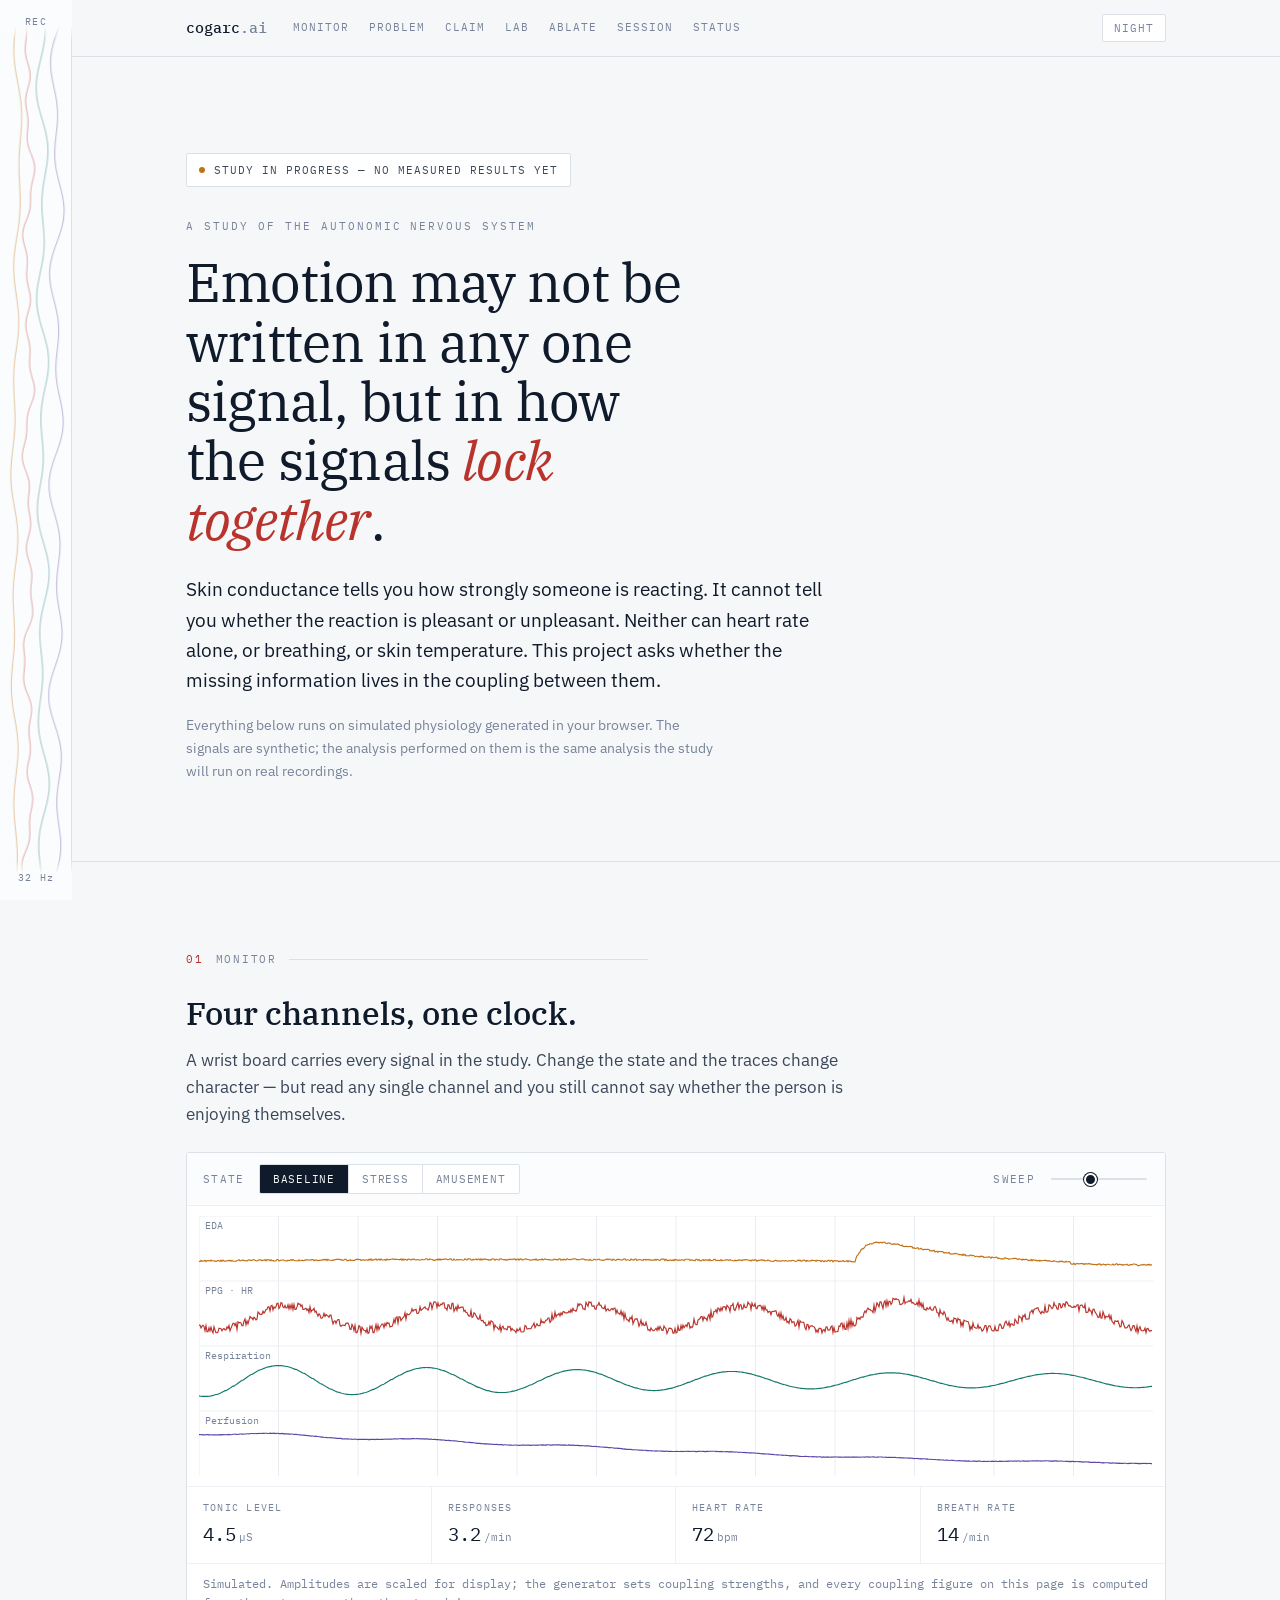
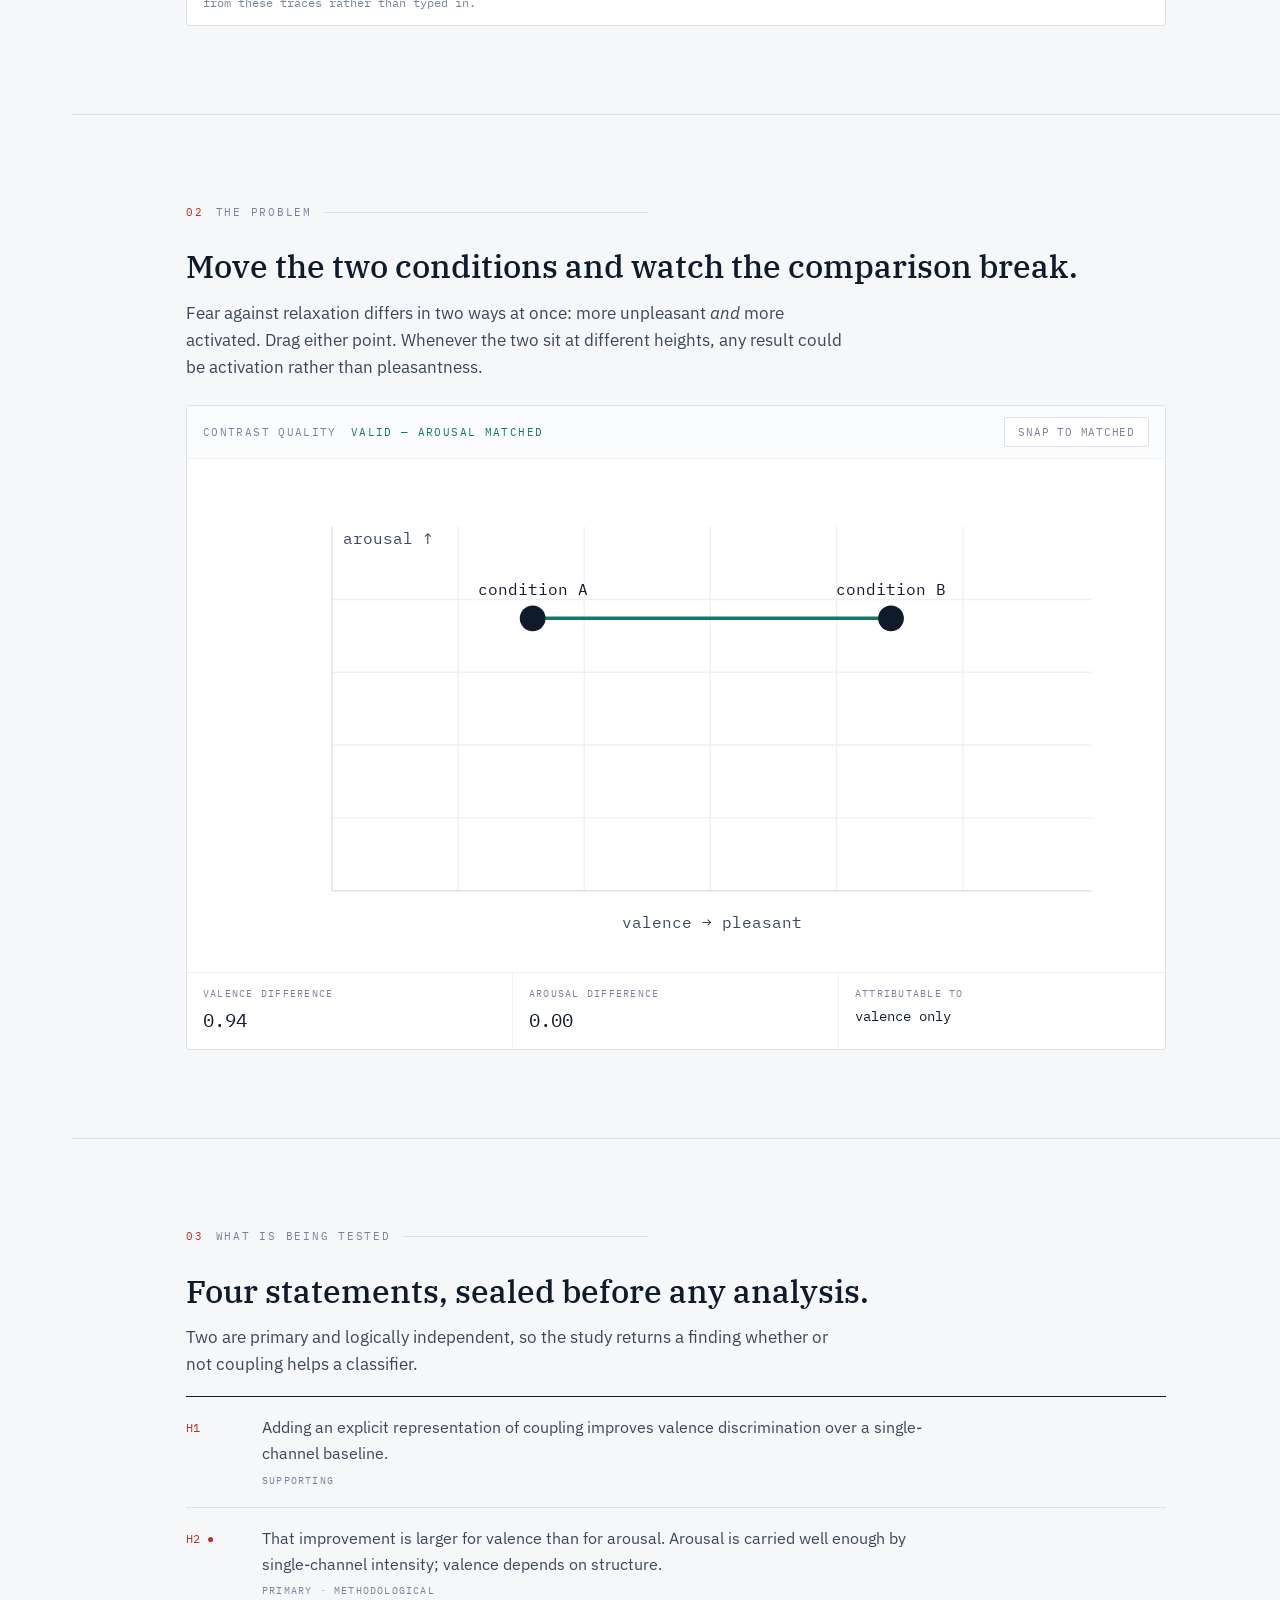
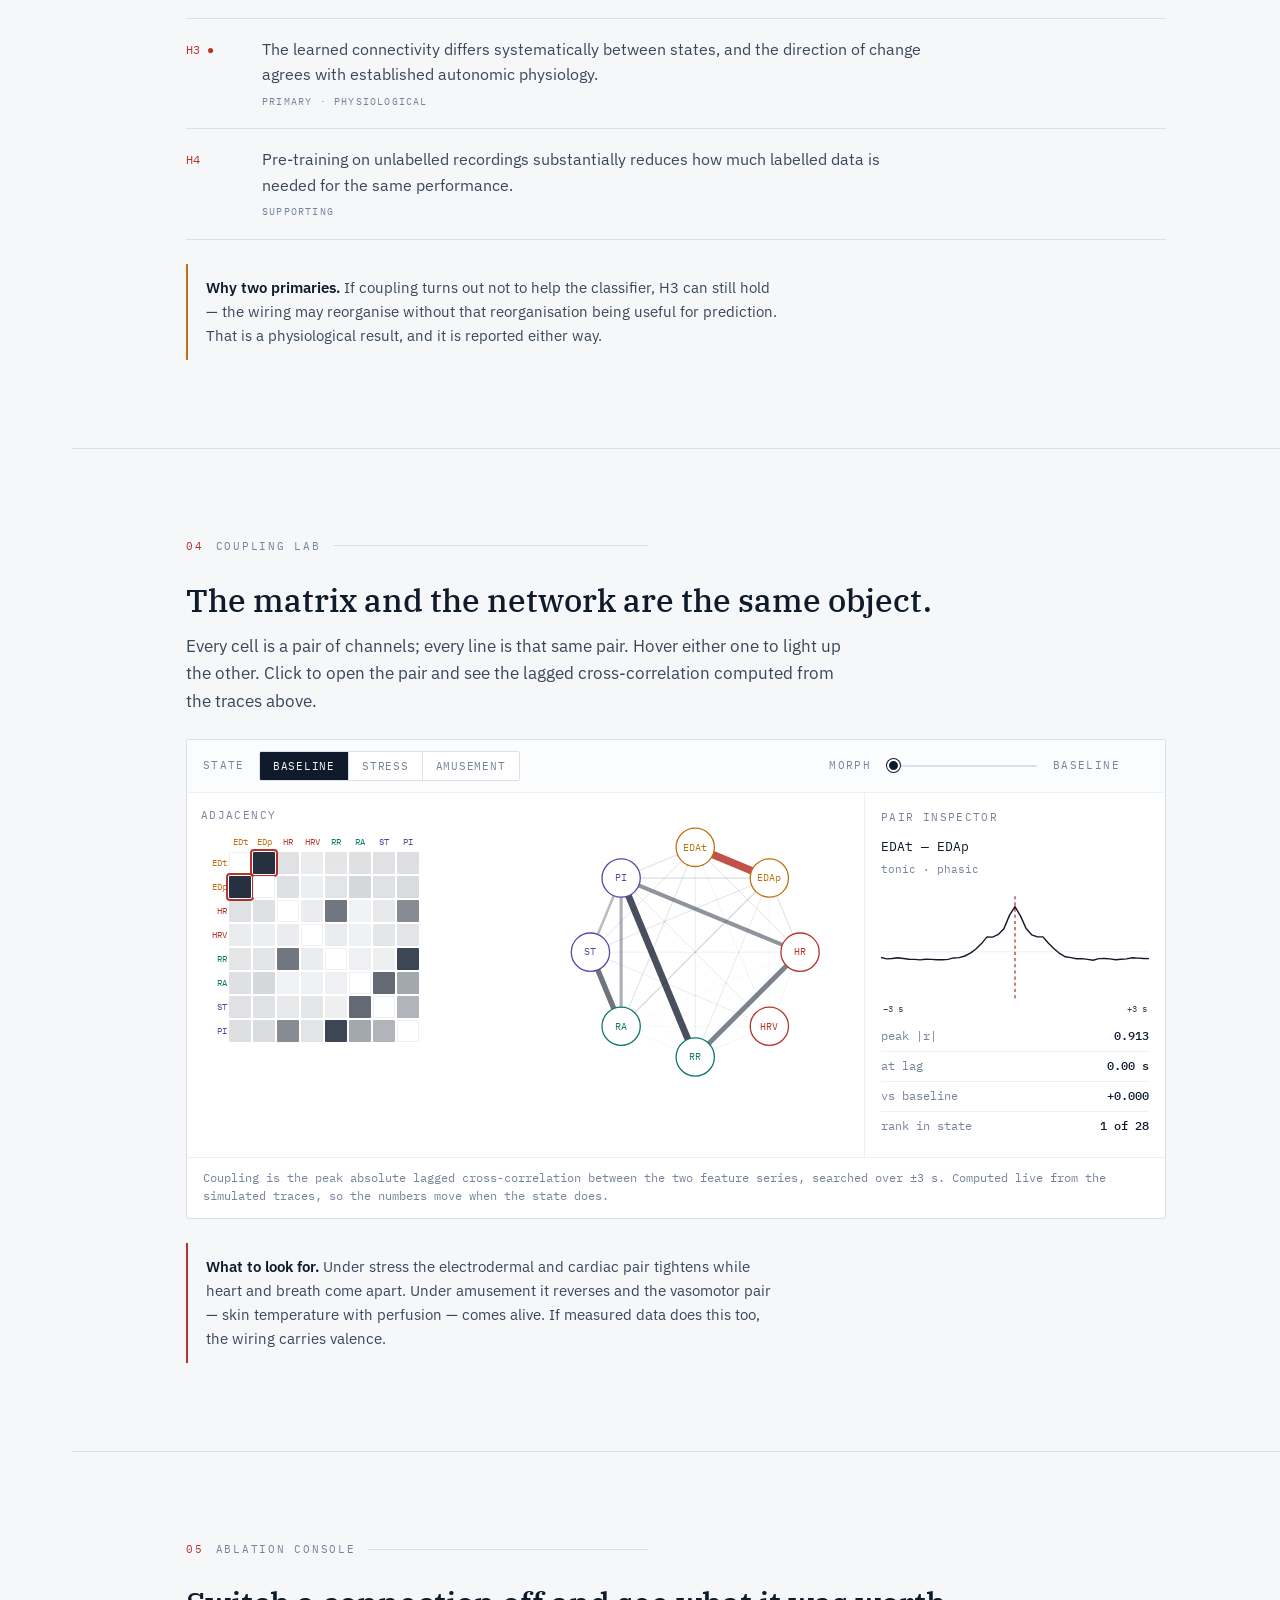
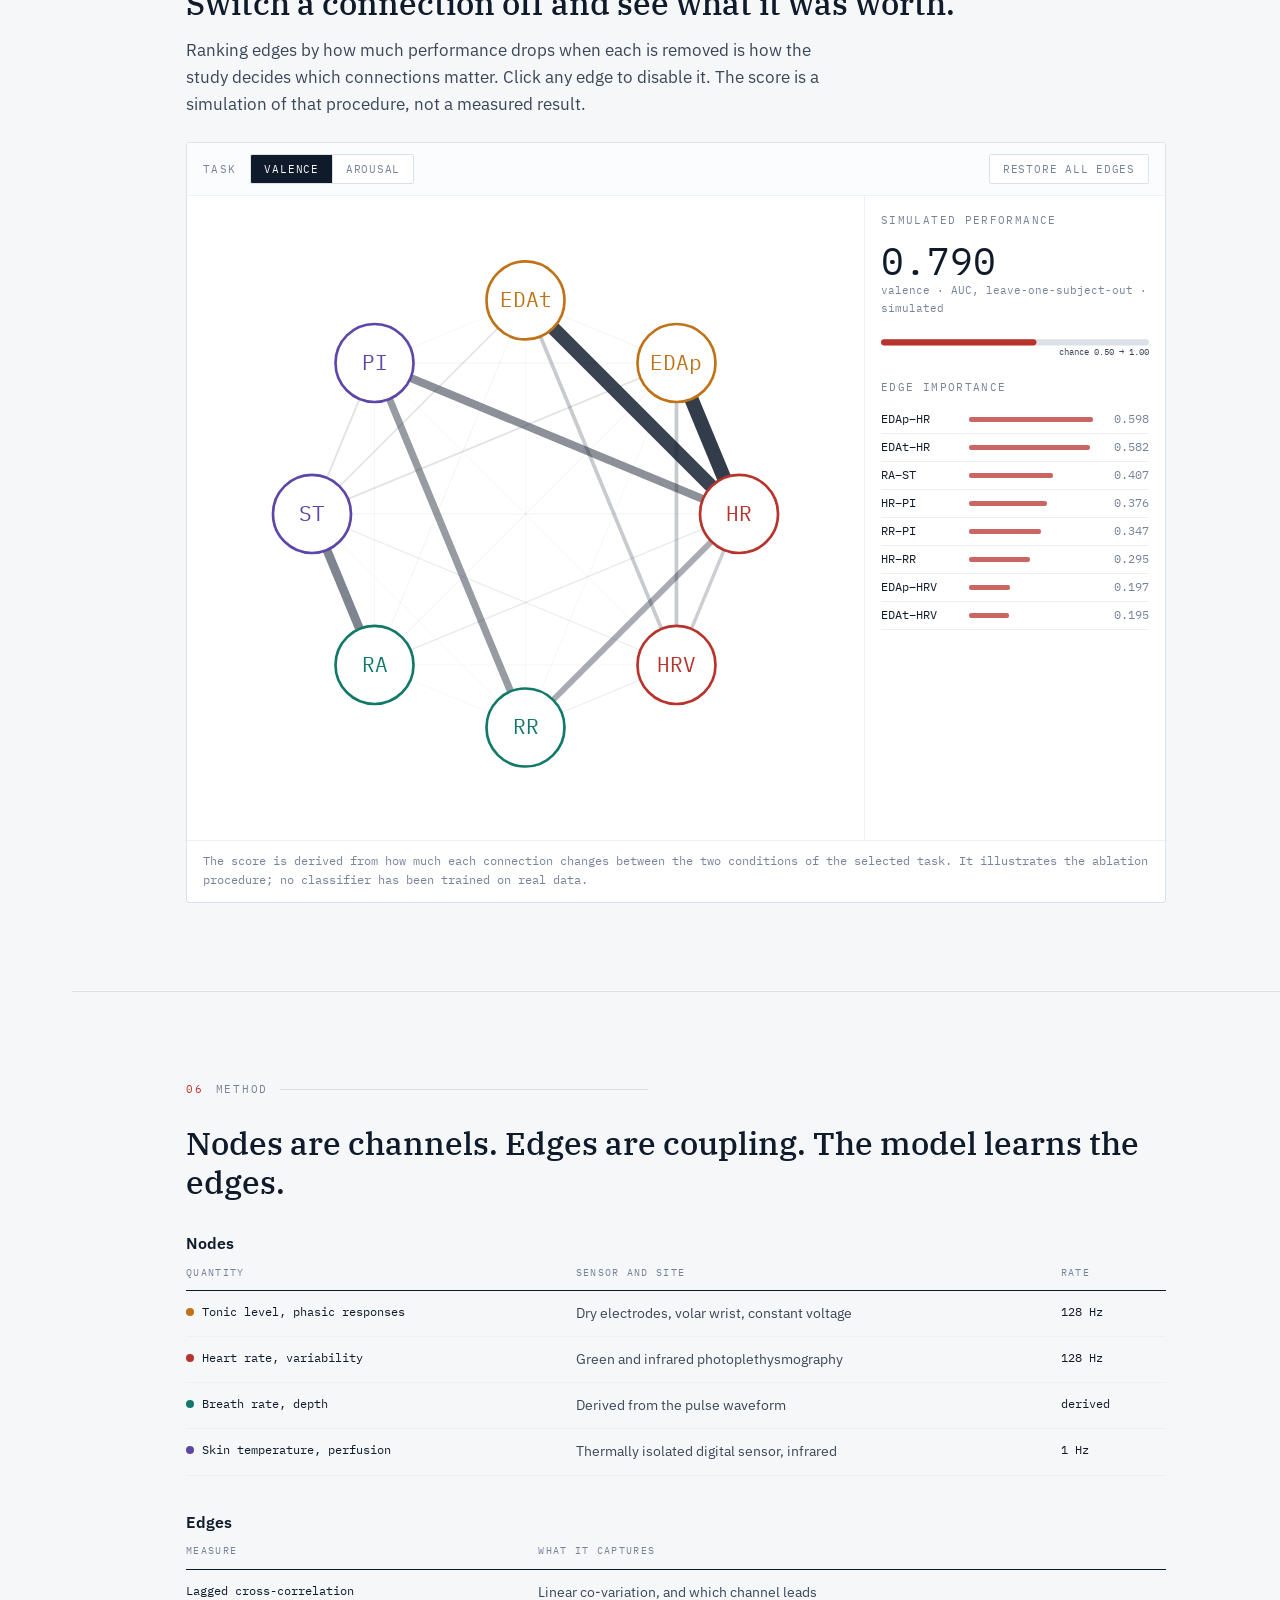
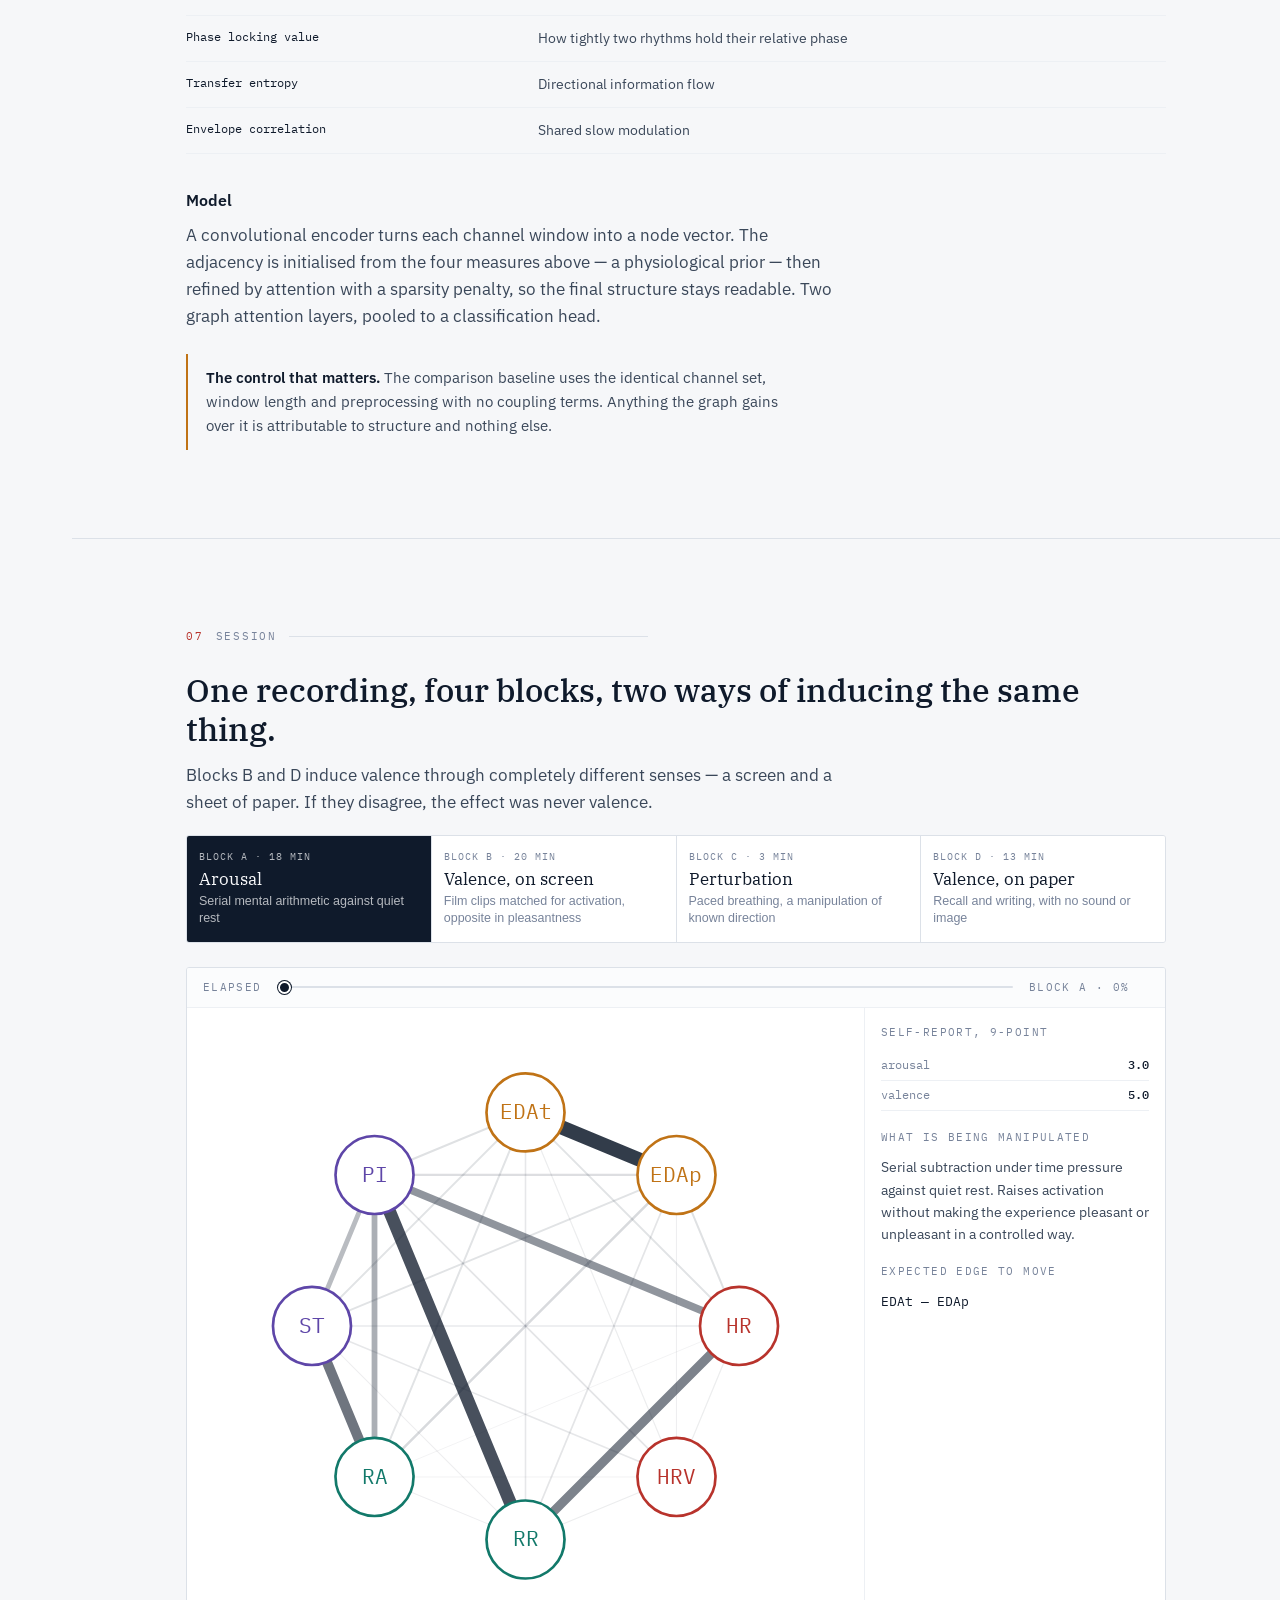
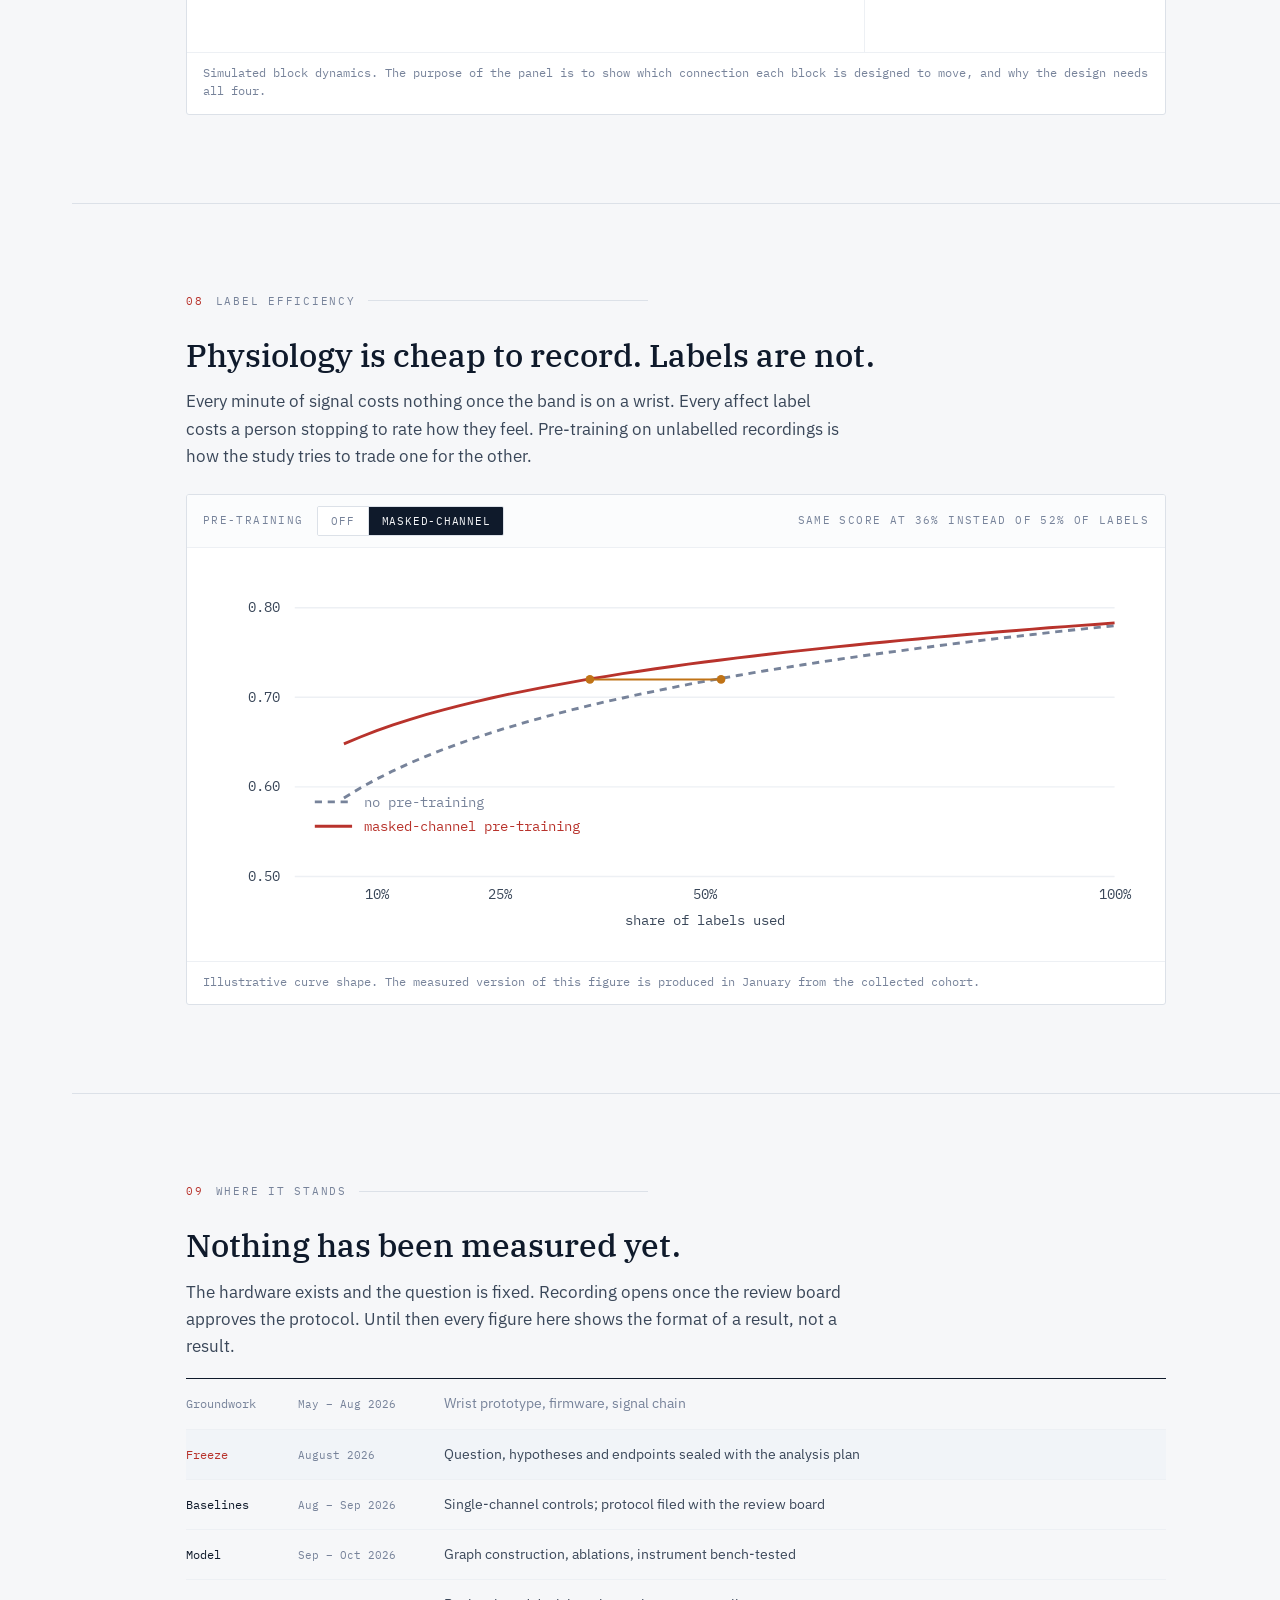
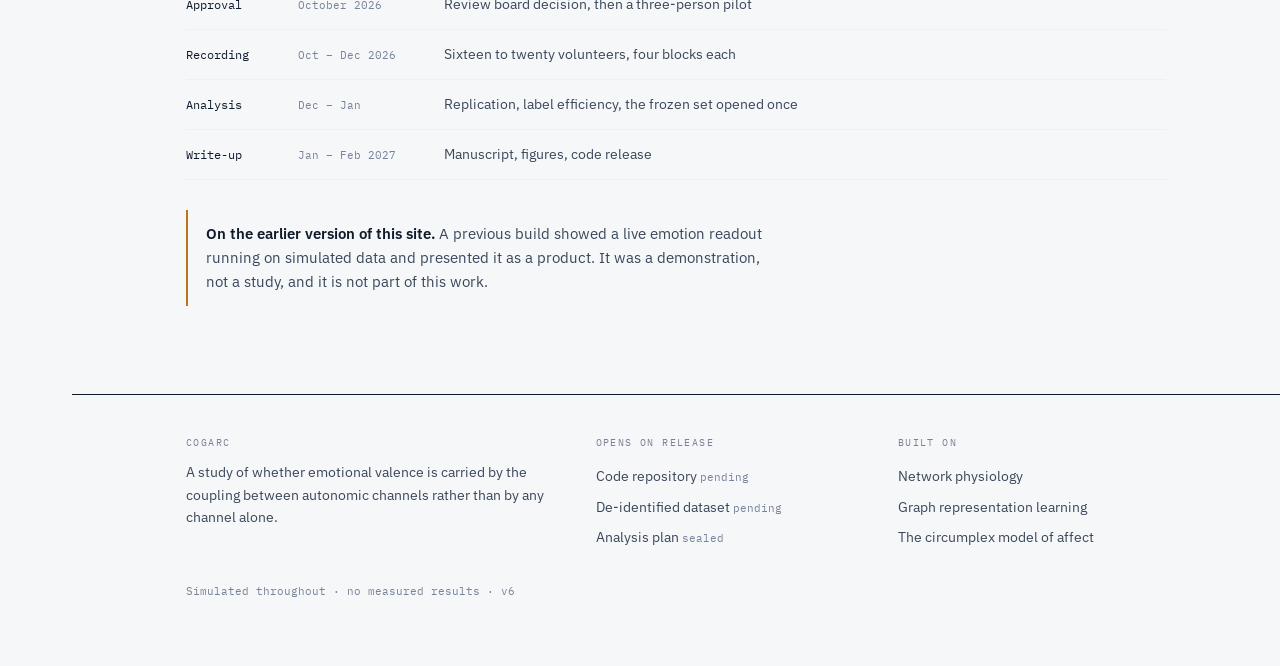
==== cogarc/prototype/cogarc-V7.html @ 5850cf1c "cogarc" ====
<!DOCTYPE html>
<html lang="en" data-theme="light">
<head>
<meta charset="utf-8">
<meta name="viewport" content="width=device-width, initial-scale=1">
<title>cogarc — autonomic coupling console</title>
<link rel="preconnect" href="https://fonts.googleapis.com">
<link rel="preconnect" href="https://fonts.gstatic.com" crossorigin>
<link href="https://fonts.googleapis.com/css2?family=IBM+Plex+Mono:wght@400;500&family=IBM+Plex+Sans:wght@400;500;600&family=IBM+Plex+Serif:ital,wght@0,400;0,500;1,400&display=swap" rel="stylesheet">
<style>
:root{
  --paper:#F6F7F9; --panel:#FFFFFF; --panel-2:#FBFCFD;
  --ink:#0F1A2B; --ink-2:#3A4759; --ink-3:#77839A;
  --rule:#DCE1E8; --rule-2:#EDF0F4;
  --eda:#C07316; --car:#B8332C; --res:#12796A; --vas:#5E46A8;
  --grid:#E9EDF2; --shade:#F1F4F8;
  --serif:"IBM Plex Serif",Georgia,serif;
  --sans:"IBM Plex Sans",-apple-system,BlinkMacSystemFont,"Segoe UI",sans-serif;
  --mono:"IBM Plex Mono",ui-monospace,SFMono-Regular,Menlo,monospace;
  --rail:72px;
}
html[data-theme="dark"]{
  --paper:#0C1017; --panel:#131922; --panel-2:#10161E;
  --ink:#E8EDF4; --ink-2:#A9B6C7; --ink-3:#6C7B90;
  --rule:#232C39; --rule-2:#1B222C;
  --eda:#E39A3C; --car:#E4655C; --res:#3EAE99; --vas:#9384DB;
  --grid:#1A222D; --shade:#182029;
}
*{box-sizing:border-box}
html{scroll-behavior:smooth}
body{margin:0;background:var(--paper);color:var(--ink);font-family:var(--sans);
  font-size:16.5px;line-height:1.65;-webkit-font-smoothing:antialiased;
  transition:background .3s,color .3s}

/* rail */
#rail{position:fixed;left:0;top:0;width:var(--rail);height:100vh;z-index:5;
  border-right:1px solid var(--rule);background:var(--panel-2)}
#rail canvas{display:block;width:100%;height:100%}
.railtag{position:fixed;left:0;width:var(--rail);text-align:center;z-index:6;
  font-family:var(--mono);font-size:9.5px;letter-spacing:.14em;color:var(--ink-3)}
#railcap{top:0;padding:14px 0 10px;background:linear-gradient(180deg,var(--panel-2) 65%,transparent)}
#railfoot{bottom:0;padding:10px 0 14px;background:linear-gradient(0deg,var(--panel-2) 65%,transparent)}

.wrap{margin-left:var(--rail)}
.inner{max-width:1060px;margin:0 auto;padding:0 40px}

nav{position:sticky;top:0;z-index:4;background:var(--paper);
  border-bottom:1px solid var(--rule)}
nav .inner{display:flex;align-items:center;gap:26px;height:56px}
.mark{font-family:var(--mono);font-weight:500;font-size:15px}
.mark i{font-style:normal;color:var(--ink-3)}
.navlinks{display:flex;gap:20px}
nav a{font-family:var(--mono);font-size:11px;letter-spacing:.09em;text-transform:uppercase;
  color:var(--ink-3);text-decoration:none;border-bottom:1px solid transparent;padding:3px 0}
nav a:hover,nav a:focus-visible{color:var(--ink);border-bottom-color:var(--ink)}
.sp{flex:1}
#theme{appearance:none;border:1px solid var(--rule);background:var(--panel);color:var(--ink-3);
  font-family:var(--mono);font-size:10.5px;letter-spacing:.09em;text-transform:uppercase;
  padding:6px 11px;border-radius:2px;cursor:pointer}
#theme:hover{color:var(--ink);border-color:var(--ink-3)}

.eyebrow{font-family:var(--mono);font-size:11px;letter-spacing:.18em;text-transform:uppercase;
  color:var(--ink-3);margin:0 0 18px}
h1{font-family:var(--serif);font-weight:400;font-size:clamp(32px,4.8vw,54px);line-height:1.1;
  letter-spacing:-.015em;margin:0 0 24px;max-width:16ch}
h1 em{font-style:italic;color:var(--car)}
h2{font-family:var(--serif);font-weight:500;font-size:clamp(24px,3vw,32px);line-height:1.2;
  margin:0 0 14px}
h3{font-family:var(--sans);font-weight:600;font-size:15.5px;margin:0 0 8px}
p{margin:0 0 18px;color:var(--ink-2);max-width:66ch}
.lede{font-size:19px;line-height:1.6;color:var(--ink);max-width:60ch}
.sub{font-size:14px;color:var(--ink-3)}

section{padding:88px 0;border-top:1px solid var(--rule)}
#hero{border-top:none;padding:96px 0 60px}
.secmark{font-family:var(--mono);font-size:11px;letter-spacing:.16em;color:var(--ink-3);
  text-transform:uppercase;display:flex;align-items:center;gap:12px;margin-bottom:26px}
.secmark b{color:var(--car);font-weight:400}
.secmark::after{content:"";flex:1;height:1px;background:var(--rule)}

.status{display:inline-flex;align-items:center;gap:9px;font-family:var(--mono);font-size:11px;
  letter-spacing:.09em;text-transform:uppercase;color:var(--ink-2);background:var(--panel);
  border:1px solid var(--rule);border-radius:2px;padding:7px 12px;margin-bottom:30px}
.dot{width:6px;height:6px;border-radius:50%;background:var(--eda);animation:pulse 2.6s infinite}
@keyframes pulse{0%,100%{box-shadow:0 0 0 0 rgba(192,115,22,.35)}50%{box-shadow:0 0 0 5px rgba(192,115,22,0)}}

/* panel */
.panel{background:var(--panel);border:1px solid var(--rule);border-radius:3px;overflow:hidden;
  margin-top:24px}
.pbar{display:flex;align-items:center;gap:14px;flex-wrap:wrap;padding:11px 16px;
  border-bottom:1px solid var(--rule-2);background:var(--panel-2)}
.plabel{font-family:var(--mono);font-size:10.5px;letter-spacing:.13em;text-transform:uppercase;color:var(--ink-3)}
.pbody{padding:16px}
.pcap{padding:11px 16px 13px;border-top:1px solid var(--rule-2);font-family:var(--mono);
  font-size:11.5px;line-height:1.6;color:var(--ink-3)}

.seg{display:flex;border:1px solid var(--rule);border-radius:2px;overflow:hidden}
.seg button{appearance:none;border:0;background:var(--panel);cursor:pointer;font-family:var(--mono);
  font-size:11px;letter-spacing:.07em;text-transform:uppercase;color:var(--ink-3);padding:7px 13px;
  border-right:1px solid var(--rule);transition:.15s}
.seg button:last-child{border-right:0}
.seg button:hover{color:var(--ink);background:var(--shade)}
.seg button[aria-pressed="true"]{background:var(--ink);color:var(--paper)}
.seg button:focus-visible{outline:2px solid var(--car);outline-offset:-2px}

input[type=range]{appearance:none;height:2px;background:var(--rule);border-radius:2px;cursor:pointer}
input[type=range]::-webkit-slider-thumb{appearance:none;width:13px;height:13px;border-radius:50%;
  background:var(--ink);border:2px solid var(--panel);box-shadow:0 0 0 1px var(--ink)}
input[type=range]::-moz-range-thumb{width:13px;height:13px;border-radius:50%;background:var(--ink);
  border:2px solid var(--panel)}
input[type=range]:focus-visible{outline:2px solid var(--car);outline-offset:4px}

.readouts{display:grid;grid-template-columns:repeat(4,1fr);gap:0;border-top:1px solid var(--rule-2)}
.ro{padding:13px 16px;border-right:1px solid var(--rule-2)}
.ro:last-child{border-right:0}
.ro .k{font-family:var(--mono);font-size:9.5px;letter-spacing:.13em;text-transform:uppercase;color:var(--ink-3)}
.ro .v{font-family:var(--mono);font-size:19px;color:var(--ink);margin-top:3px;font-variant-numeric:tabular-nums}
.ro .u{font-size:11px;color:var(--ink-3);margin-left:3px}

svg text{font-family:var(--mono);fill:var(--ink-2)}
svg .edge{cursor:pointer}
svg .edge.mute{stroke-dasharray:2 4}

.labgrid{display:grid;grid-template-columns:minmax(0,1fr) 300px;gap:0}
.labgrid>div:first-child{border-right:1px solid var(--rule-2)}
.labsplit{display:grid;grid-template-columns:1fr 1fr;gap:0}
.side{padding:16px}
.side h4{margin:0 0 10px;font-family:var(--mono);font-size:10.5px;letter-spacing:.13em;
  text-transform:uppercase;color:var(--ink-3);font-weight:400}
.pairline{font-family:var(--mono);font-size:13px;color:var(--ink);margin-bottom:2px}
.pairsub{font-family:var(--mono);font-size:11px;color:var(--ink-3);margin-bottom:12px}
.kv{display:flex;justify-content:space-between;font-family:var(--mono);font-size:11.5px;
  padding:5px 0;border-bottom:1px solid var(--rule-2);color:var(--ink-3)}
.kv b{color:var(--ink);font-weight:500;font-variant-numeric:tabular-nums}

.mx{display:grid;gap:2px}
.cellbtn{border:0;padding:0;cursor:pointer;border-radius:1px;transition:outline .12s}
.cellbtn:focus-visible{outline:2px solid var(--car);outline-offset:1px}
.mxlab{font-family:var(--mono);font-size:9px;color:var(--ink-3);display:grid;place-items:center}

.gauge{font-family:var(--mono);font-variant-numeric:tabular-nums}
.rank{font-family:var(--mono);font-size:11.5px}
.rank .row{display:grid;grid-template-columns:78px 1fr 46px;gap:10px;align-items:center;padding:4px 0;
  border-bottom:1px solid var(--rule-2);cursor:pointer}
.rank .row:hover{background:var(--shade)}
.rank .bar{height:5px;background:var(--car);border-radius:2px;opacity:.75}
.rank .row.off{opacity:.35}
.rank .v{text-align:right;color:var(--ink-3)}

table{width:100%;border-collapse:collapse;margin:4px 0}
th{font-family:var(--mono);font-size:10px;letter-spacing:.13em;text-transform:uppercase;color:var(--ink-3);
  text-align:left;font-weight:400;padding:0 14px 9px 0;border-bottom:1px solid var(--ink)}
td{padding:11px 14px 11px 0;border-bottom:1px solid var(--rule-2);font-size:14px;color:var(--ink-2);vertical-align:top}
td.k{font-family:var(--mono);font-size:12px;color:var(--ink);white-space:nowrap}
td .ch{display:inline-block;width:8px;height:8px;border-radius:50%;margin-right:8px}

.blocks{display:flex;border:1px solid var(--rule);border-radius:3px;overflow:hidden}
.blocks button{flex:1;appearance:none;border:0;border-right:1px solid var(--rule);background:var(--panel);
  padding:14px 12px;text-align:left;cursor:pointer;transition:.15s;color:inherit}
.blocks button:last-child{border-right:0}
.blocks button:hover{background:var(--shade)}
.blocks button[aria-pressed="true"]{background:var(--ink);color:var(--paper)}
.blocks button[aria-pressed="true"] .t,.blocks button[aria-pressed="true"] .d{color:var(--paper);opacity:.72}
.blocks .t{font-family:var(--mono);font-size:10px;letter-spacing:.1em;text-transform:uppercase;color:var(--ink-3)}
.blocks .n{font-family:var(--serif);font-size:17px;margin:5px 0 3px}
.blocks .d{font-size:12.5px;color:var(--ink-3);line-height:1.4}

.claims{border-top:1px solid var(--ink);margin-top:6px}
.claim{display:grid;grid-template-columns:58px 1fr;gap:18px;padding:18px 0;border-bottom:1px solid var(--rule)}
.claim .h{font-family:var(--mono);font-size:12px;color:var(--car);padding-top:3px}
.claim p{margin:0;font-size:15.5px}
.claim .tag{font-family:var(--mono);font-size:10px;letter-spacing:.12em;text-transform:uppercase;
  color:var(--ink-3);display:block;margin-top:6px}

.tl{border-top:1px solid var(--ink);margin-top:6px}
.tl .row{display:grid;grid-template-columns:96px 130px 1fr;gap:16px;padding:13px 0;
  border-bottom:1px solid var(--rule-2);align-items:baseline}
.tl .p{font-family:var(--mono);font-size:12px;color:var(--ink)}
.tl .w{font-family:var(--mono);font-size:11px;color:var(--ink-3)}
.tl .t{font-size:14px;color:var(--ink-2)}
.tl .row.done .p,.tl .row.done .t{color:var(--ink-3)}
.tl .row.here{background:var(--shade)}
.tl .row.here .p{color:var(--car)}

.note{border-left:2px solid var(--eda);padding:12px 0 12px 18px;margin:24px 0 0;font-size:14.5px;
  color:var(--ink-2);max-width:66ch}
.note b{color:var(--ink);font-weight:600}

footer{border-top:1px solid var(--ink);padding:40px 0 66px}
.fgrid{display:grid;grid-template-columns:1.4fr 1fr 1fr;gap:34px}
footer .lbl{font-family:var(--mono);font-size:10px;letter-spacing:.14em;text-transform:uppercase;
  color:var(--ink-3);margin-bottom:10px}
footer li{list-style:none;font-size:13.5px;color:var(--ink-2);padding:4px 0}
footer ul{margin:0;padding:0}
.pending{color:var(--ink-3);font-family:var(--mono);font-size:10.5px}

@media (max-width:960px){
  :root{--rail:0px}
  #rail,.railtag{display:none}
  .inner{padding:0 20px}
  .navlinks{display:none}
  .labgrid{grid-template-columns:1fr}
  .labgrid>div:first-child{border-right:0;border-bottom:1px solid var(--rule-2)}
  .labsplit{grid-template-columns:1fr}
  #mxwrap{justify-content:center}
  .readouts{grid-template-columns:repeat(2,1fr)}
  .ro{border-bottom:1px solid var(--rule-2)}
  .blocks{flex-direction:column}
  .blocks button{border-right:0;border-bottom:1px solid var(--rule)}
  .fgrid{grid-template-columns:1fr}
  section{padding:60px 0}
  .tl .row{grid-template-columns:1fr;gap:2px}
}
@media (prefers-reduced-motion:reduce){*{animation:none!important;transition-duration:.01ms!important}html{scroll-behavior:auto}}
</style>
</head>
<body>

<div id="rail" aria-hidden="true"><canvas id="railc"></canvas></div>
<div class="railtag" id="railcap" aria-hidden="true">REC</div>
<div class="railtag" id="railfoot" aria-hidden="true">32 Hz</div>

<div class="wrap">
<nav><div class="inner">
  <span class="mark">cogarc<i>.ai</i></span>
  <div class="navlinks">
    <a href="#monitor">Monitor</a><a href="#problem">Problem</a><a href="#claim">Claim</a>
    <a href="#lab">Lab</a><a href="#ablate">Ablate</a><a href="#session">Session</a><a href="#status">Status</a>
  </div>
  <span class="sp"></span>
  <button id="theme" aria-label="Switch colour scheme">Night</button>
</div></nav>

<!-- ============ HERO ============ -->
<section id="hero"><div class="inner">
  <div class="status"><span class="dot"></span>Study in progress — no measured results yet</div>
  <p class="eyebrow">A study of the autonomic nervous system</p>
  <h1>Emotion may not be written in any one signal, but in how the signals <em>lock together</em>.</h1>
  <p class="lede">Skin conductance tells you how strongly someone is reacting. It cannot tell you whether the reaction is pleasant or unpleasant. Neither can heart rate alone, or breathing, or skin temperature. This project asks whether the missing information lives in the coupling between them.</p>
  <p class="sub">Everything below runs on simulated physiology generated in your browser. The signals are synthetic; the analysis performed on them is the same analysis the study will run on real recordings.</p>
</div></section>

<!-- ============ MONITOR ============ -->
<section id="monitor"><div class="inner">
  <p class="secmark"><b>01</b> Monitor</p>
  <h2>Four channels, one clock.</h2>
  <p>A wrist board carries every signal in the study. Change the state and the traces change character — but read any single channel and you still cannot say whether the person is enjoying themselves.</p>

  <div class="panel">
    <div class="pbar">
      <span class="plabel">State</span>
      <div class="seg" role="group" aria-label="Physiological state">
        <button class="st" data-st="0" aria-pressed="true">Baseline</button>
        <button class="st" data-st="1" aria-pressed="false">Stress</button>
        <button class="st" data-st="2" aria-pressed="false">Amusement</button>
      </div>
      <span class="sp"></span>
      <span class="plabel">Sweep</span>
      <input id="speed" type="range" min="1" max="6" value="3" style="width:96px" aria-label="Sweep speed">
    </div>
    <div class="pbody" style="padding:10px 12px">
      <canvas id="scope" height="260" style="width:100%;height:260px;display:block"></canvas>
    </div>
    <div class="readouts">
      <div class="ro"><div class="k">Tonic level</div><div class="v" id="mSCL">—<span class="u">µS</span></div></div>
      <div class="ro"><div class="k">Responses</div><div class="v" id="mSCR">—<span class="u">/min</span></div></div>
      <div class="ro"><div class="k">Heart rate</div><div class="v" id="mHR">—<span class="u">bpm</span></div></div>
      <div class="ro"><div class="k">Breath rate</div><div class="v" id="mRR">—<span class="u">/min</span></div></div>
    </div>
    <div class="pcap">Simulated. Amplitudes are scaled for display; the generator sets coupling strengths, and every coupling figure on this page is computed from these traces rather than typed in.</div>
  </div>
</div></section>

<!-- ============ PROBLEM ============ -->
<section id="problem"><div class="inner">
  <p class="secmark"><b>02</b> The problem</p>
  <h2>Move the two conditions and watch the comparison break.</h2>
  <p>Fear against relaxation differs in two ways at once: more unpleasant <em>and</em> more activated. Drag either point. Whenever the two sit at different heights, any result could be activation rather than pleasantness.</p>

  <div class="panel">
    <div class="pbar">
      <span class="plabel">Contrast quality</span>
      <span class="plabel" id="qLab" style="color:var(--res)">valid — arousal matched</span>
      <span class="sp"></span>
      <div class="seg"><button id="snap">Snap to matched</button></div>
    </div>
    <div class="pbody">
      <svg id="aff" viewBox="0 0 660 330" width="100%" role="img" aria-label="Draggable affect space">
        <g id="affgrid"></g>
        <line x1="90" y1="290" x2="620" y2="290" stroke="var(--rule)"/>
        <line x1="90" y1="36" x2="90" y2="290" stroke="var(--rule)"/>
        <text x="355" y="316" text-anchor="middle" style="font-size:11px">valence  →  pleasant</text>
        <text x="98" y="48" style="font-size:11px">arousal ↑</text>
        <line id="conn" stroke="var(--car)" stroke-width="2.4"/>
        <g id="pA" style="cursor:grab"><circle r="9" fill="var(--ink)"/><text y="-16" text-anchor="middle" style="font-size:11.5px;fill:var(--ink)">condition A</text></g>
        <g id="pB" style="cursor:grab"><circle r="9" fill="var(--ink)"/><text y="-16" text-anchor="middle" style="font-size:11.5px;fill:var(--ink)">condition B</text></g>
      </svg>
    </div>
    <div class="readouts" style="grid-template-columns:repeat(3,1fr)">
      <div class="ro"><div class="k">Valence difference</div><div class="v" id="dV">—</div></div>
      <div class="ro"><div class="k">Arousal difference</div><div class="v" id="dA">—</div></div>
      <div class="ro"><div class="k">Attributable to</div><div class="v" id="dAttr" style="font-size:14px">—</div></div>
    </div>
  </div>
</div></section>

<!-- ============ CLAIM ============ -->
<section id="claim"><div class="inner">
  <p class="secmark"><b>03</b> What is being tested</p>
  <h2>Four statements, sealed before any analysis.</h2>
  <p>Two are primary and logically independent, so the study returns a finding whether or not coupling helps a classifier.</p>
  <div class="claims">
    <div class="claim"><div class="h">H1</div><div><p>Adding an explicit representation of coupling improves valence discrimination over a single-channel baseline.</p><span class="tag">Supporting</span></div></div>
    <div class="claim"><div class="h">H2 ●</div><div><p>That improvement is larger for valence than for arousal. Arousal is carried well enough by single-channel intensity; valence depends on structure.</p><span class="tag">Primary · methodological</span></div></div>
    <div class="claim"><div class="h">H3 ●</div><div><p>The learned connectivity differs systematically between states, and the direction of change agrees with established autonomic physiology.</p><span class="tag">Primary · physiological</span></div></div>
    <div class="claim"><div class="h">H4</div><div><p>Pre-training on unlabelled recordings substantially reduces how much labelled data is needed for the same performance.</p><span class="tag">Supporting</span></div></div>
  </div>
  <div class="note"><b>Why two primaries.</b> If coupling turns out not to help the classifier, H3 can still hold — the wiring may reorganise without that reorganisation being useful for prediction. That is a physiological result, and it is reported either way.</div>
</div></section>

<!-- ============ LAB ============ -->
<section id="lab"><div class="inner">
  <p class="secmark"><b>04</b> Coupling lab</p>
  <h2>The matrix and the network are the same object.</h2>
  <p>Every cell is a pair of channels; every line is that same pair. Hover either one to light up the other. Click to open the pair and see the lagged cross-correlation computed from the traces above.</p>

  <div class="panel">
    <div class="pbar">
      <span class="plabel">State</span>
      <div class="seg" role="group" aria-label="Lab state">
        <button class="lst" data-st="0" aria-pressed="true">Baseline</button>
        <button class="lst" data-st="1" aria-pressed="false">Stress</button>
        <button class="lst" data-st="2" aria-pressed="false">Amusement</button>
      </div>
      <span class="sp"></span>
      <span class="plabel">Morph</span>
      <input id="morph" type="range" min="0" max="200" value="0" style="width:150px" aria-label="Morph between states">
      <span class="plabel" id="morphLab" style="width:96px">baseline</span>
    </div>
    <div class="labgrid">
      <div>
        <div class="labsplit">
          <div style="padding:14px 8px 14px 14px">
            <h4 style="margin:0 0 10px;font-family:var(--mono);font-size:10.5px;letter-spacing:.13em;text-transform:uppercase;color:var(--ink-3);font-weight:400">Adjacency</h4>
            <div id="mxwrap"></div>
          </div>
          <div style="padding:8px">
            <svg id="net" viewBox="0 0 320 300" width="100%" role="img" aria-label="Coupling network"><g id="nEdges"></g><g id="nNodes"></g></svg>
          </div>
        </div>
      </div>
      <div class="side">
        <h4>Pair inspector</h4>
        <div class="pairline" id="pairName">select a pair</div>
        <div class="pairsub" id="pairKind">—</div>
        <svg id="xcorr" viewBox="0 0 260 120" width="100%" role="img" aria-label="Lagged cross-correlation"></svg>
        <div class="kv"><span>peak |r|</span><b id="ppk">—</b></div>
        <div class="kv"><span>at lag</span><b id="plag">—</b></div>
        <div class="kv"><span>vs baseline</span><b id="pdel">—</b></div>
        <div class="kv" style="border-bottom:0"><span>rank in state</span><b id="prank">—</b></div>
      </div>
    </div>
    <div class="pcap">Coupling is the peak absolute lagged cross-correlation between the two feature series, searched over ±3 s. Computed live from the simulated traces, so the numbers move when the state does.</div>
  </div>

  <div class="note" style="border-left-color:var(--car)"><b>What to look for.</b> Under stress the electrodermal and cardiac pair tightens while heart and breath come apart. Under amusement it reverses and the vasomotor pair — skin temperature with perfusion — comes alive. If measured data does this too, the wiring carries valence.</div>
</div></section>

<!-- ============ ABLATE ============ -->
<section id="ablate"><div class="inner">
  <p class="secmark"><b>05</b> Ablation console</p>
  <h2>Switch a connection off and see what it was worth.</h2>
  <p>Ranking edges by how much performance drops when each is removed is how the study decides which connections matter. Click any edge to disable it. The score is a simulation of that procedure, not a measured result.</p>

  <div class="panel">
    <div class="pbar">
      <span class="plabel">Task</span>
      <div class="seg" role="group" aria-label="Task">
        <button class="tsk" data-t="val" aria-pressed="true">Valence</button>
        <button class="tsk" data-t="aro" aria-pressed="false">Arousal</button>
      </div>
      <span class="sp"></span>
      <div class="seg"><button id="ablReset">Restore all edges</button></div>
    </div>
    <div class="labgrid">
      <div style="padding:10px">
        <svg id="abl" viewBox="0 0 320 300" width="100%" role="img" aria-label="Ablation network"><g id="aEdges"></g><g id="aNodes"></g></svg>
      </div>
      <div class="side">
        <h4>Simulated performance</h4>
        <div class="gauge" style="font-size:38px;line-height:1.1;color:var(--ink)" id="aucVal">—</div>
        <div class="pairsub" id="aucSub">AUC, leave-one-subject-out</div>
        <svg id="aucbar" viewBox="0 0 260 26" width="100%" style="margin-bottom:14px"></svg>
        <h4>Edge importance</h4>
        <div class="rank" id="rankList"></div>
      </div>
    </div>
    <div class="pcap">The score is derived from how much each connection changes between the two conditions of the selected task. It illustrates the ablation procedure; no classifier has been trained on real data.</div>
  </div>
</div></section>

<!-- ============ METHOD ============ -->
<section id="method"><div class="inner">
  <p class="secmark"><b>06</b> Method</p>
  <h2>Nodes are channels. Edges are coupling. The model learns the edges.</h2>

  <h3 style="margin-top:30px">Nodes</h3>
  <table>
    <tr><th>Quantity</th><th>Sensor and site</th><th>Rate</th></tr>
    <tr><td class="k"><span class="ch" style="background:var(--eda)"></span>Tonic level, phasic responses</td><td>Dry electrodes, volar wrist, constant voltage</td><td class="k">128 Hz</td></tr>
    <tr><td class="k"><span class="ch" style="background:var(--car)"></span>Heart rate, variability</td><td>Green and infrared photoplethysmography</td><td class="k">128 Hz</td></tr>
    <tr><td class="k"><span class="ch" style="background:var(--res)"></span>Breath rate, depth</td><td>Derived from the pulse waveform</td><td class="k">derived</td></tr>
    <tr><td class="k"><span class="ch" style="background:var(--vas)"></span>Skin temperature, perfusion</td><td>Thermally isolated digital sensor, infrared</td><td class="k">1 Hz</td></tr>
  </table>

  <h3 style="margin-top:34px">Edges</h3>
  <table>
    <tr><th>Measure</th><th>What it captures</th></tr>
    <tr><td class="k">Lagged cross-correlation</td><td>Linear co-variation, and which channel leads</td></tr>
    <tr><td class="k">Phase locking value</td><td>How tightly two rhythms hold their relative phase</td></tr>
    <tr><td class="k">Transfer entropy</td><td>Directional information flow</td></tr>
    <tr><td class="k">Envelope correlation</td><td>Shared slow modulation</td></tr>
  </table>

  <h3 style="margin-top:34px">Model</h3>
  <p>A convolutional encoder turns each channel window into a node vector. The adjacency is initialised from the four measures above — a physiological prior — then refined by attention with a sparsity penalty, so the final structure stays readable. Two graph attention layers, pooled to a classification head.</p>
  <div class="note"><b>The control that matters.</b> The comparison baseline uses the identical channel set, window length and preprocessing with no coupling terms. Anything the graph gains over it is attributable to structure and nothing else.</div>
</div></section>

<!-- ============ SESSION ============ -->
<section id="session"><div class="inner">
  <p class="secmark"><b>07</b> Session</p>
  <h2>One recording, four blocks, two ways of inducing the same thing.</h2>
  <p>Blocks B and D induce valence through completely different senses — a screen and a sheet of paper. If they disagree, the effect was never valence.</p>

  <div class="blocks" role="group" aria-label="Session blocks">
    <button class="blk" data-b="0" aria-pressed="true"><div class="t">Block A · 18 min</div><div class="n">Arousal</div><div class="d">Serial mental arithmetic against quiet rest</div></button>
    <button class="blk" data-b="1" aria-pressed="false"><div class="t">Block B · 20 min</div><div class="n">Valence, on screen</div><div class="d">Film clips matched for activation, opposite in pleasantness</div></button>
    <button class="blk" data-b="2" aria-pressed="false"><div class="t">Block C · 3 min</div><div class="n">Perturbation</div><div class="d">Paced breathing, a manipulation of known direction</div></button>
    <button class="blk" data-b="3" aria-pressed="false"><div class="t">Block D · 13 min</div><div class="n">Valence, on paper</div><div class="d">Recall and writing, with no sound or image</div></button>
  </div>

  <div class="panel">
    <div class="pbar">
      <span class="plabel">Elapsed</span>
      <input id="scrub" type="range" min="0" max="100" value="0" style="flex:1;min-width:160px" aria-label="Scrub through the block">
      <span class="plabel" id="scrubLab" style="width:120px">block A · 0%</span>
    </div>
    <div class="labgrid">
      <div style="padding:10px">
        <svg id="ses" viewBox="0 0 320 300" width="100%" role="img" aria-label="Network during the selected block"><g id="sEdges"></g><g id="sNodes"></g></svg>
      </div>
      <div class="side">
        <h4>Self-report, 9-point</h4>
        <div class="kv"><span>arousal</span><b id="sAro">—</b></div>
        <div class="kv"><span>valence</span><b id="sVal">—</b></div>
        <h4 style="margin-top:18px">What is being manipulated</h4>
        <p id="sWhat" style="font-size:13.5px;margin:0;color:var(--ink-2)">—</p>
        <h4 style="margin-top:18px">Expected edge to move</h4>
        <div class="pairline" id="sEdge">—</div>
      </div>
    </div>
    <div class="pcap">Simulated block dynamics. The purpose of the panel is to show which connection each block is designed to move, and why the design needs all four.</div>
  </div>
</div></section>

<!-- ============ LABEL EFFICIENCY ============ -->
<section id="eff"><div class="inner">
  <p class="secmark"><b>08</b> Label efficiency</p>
  <h2>Physiology is cheap to record. Labels are not.</h2>
  <p>Every minute of signal costs nothing once the band is on a wrist. Every affect label costs a person stopping to rate how they feel. Pre-training on unlabelled recordings is how the study tries to trade one for the other.</p>

  <div class="panel">
    <div class="pbar">
      <span class="plabel">Pre-training</span>
      <div class="seg" role="group" aria-label="Pre-training">
        <button class="pre" data-p="0" aria-pressed="false">Off</button>
        <button class="pre" data-p="1" aria-pressed="true">Masked-channel</button>
      </div>
      <span class="sp"></span>
      <span class="plabel" id="effLab">—</span>
    </div>
    <div class="pbody">
      <svg id="effsvg" viewBox="0 0 660 260" width="100%" role="img" aria-label="Label efficiency curve"></svg>
    </div>
    <div class="pcap">Illustrative curve shape. The measured version of this figure is produced in January from the collected cohort.</div>
  </div>
</div></section>

<!-- ============ STATUS ============ -->
<section id="status"><div class="inner">
  <p class="secmark"><b>09</b> Where it stands</p>
  <h2>Nothing has been measured yet.</h2>
  <p>The hardware exists and the question is fixed. Recording opens once the review board approves the protocol. Until then every figure here shows the format of a result, not a result.</p>

  <div class="tl">
    <div class="row done"><div class="p">Groundwork</div><div class="w">May – Aug 2026</div><div class="t">Wrist prototype, firmware, signal chain</div></div>
    <div class="row here"><div class="p">Freeze</div><div class="w">August 2026</div><div class="t">Question, hypotheses and endpoints sealed with the analysis plan</div></div>
    <div class="row"><div class="p">Baselines</div><div class="w">Aug – Sep 2026</div><div class="t">Single-channel controls; protocol filed with the review board</div></div>
    <div class="row"><div class="p">Model</div><div class="w">Sep – Oct 2026</div><div class="t">Graph construction, ablations, instrument bench-tested</div></div>
    <div class="row"><div class="p">Approval</div><div class="w">October 2026</div><div class="t">Review board decision, then a three-person pilot</div></div>
    <div class="row"><div class="p">Recording</div><div class="w">Oct – Dec 2026</div><div class="t">Sixteen to twenty volunteers, four blocks each</div></div>
    <div class="row"><div class="p">Analysis</div><div class="w">Dec – Jan</div><div class="t">Replication, label efficiency, the frozen set opened once</div></div>
    <div class="row"><div class="p">Write-up</div><div class="w">Jan – Feb 2027</div><div class="t">Manuscript, figures, code release</div></div>
  </div>

  <div class="note" style="margin-top:30px"><b>On the earlier version of this site.</b> A previous build showed a live emotion readout running on simulated data and presented it as a product. It was a demonstration, not a study, and it is not part of this work.</div>
</div></section>

<footer><div class="inner">
  <div class="fgrid">
    <div><div class="lbl">cogarc</div>
      <p style="font-size:13.5px;margin:0">A study of whether emotional valence is carried by the coupling between autonomic channels rather than by any channel alone.</p></div>
    <div><div class="lbl">Opens on release</div>
      <ul><li>Code repository <span class="pending">pending</span></li>
          <li>De-identified dataset <span class="pending">pending</span></li>
          <li>Analysis plan <span class="pending">sealed</span></li></ul></div>
    <div><div class="lbl">Built on</div>
      <ul><li>Network physiology</li><li>Graph representation learning</li><li>The circumplex model of affect</li></ul></div>
  </div>
  <p class="sub" style="margin:30px 0 0;font-family:var(--mono);font-size:11px">
    Simulated throughout · no measured results · v6
  </p>
</div></footer>
</div>

<script>
(function(){
"use strict";
var SVGNS='http://www.w3.org/2000/svg';
var reduce=matchMedia('(prefers-reduced-motion: reduce)').matches;
function el(t,a){var e=document.createElementNS(SVGNS,t);for(var k in a)e.setAttribute(k,a[k]);return e;}
function $(id){return document.getElementById(id);}
function css(v){return getComputedStyle(document.documentElement).getPropertyValue(v).trim();}

/* ================= theme ================= */
var tbtn=$('theme');
if(matchMedia('(prefers-color-scheme: dark)').matches){document.documentElement.dataset.theme='dark';}
function syncTheme(){tbtn.textContent=document.documentElement.dataset.theme==='dark'?'Day':'Night';COL=chans();repaintAll();}
tbtn.onclick=function(){
  document.documentElement.dataset.theme=document.documentElement.dataset.theme==='dark'?'light':'dark';
  syncTheme();
};

/* ================= physiology generator ================= */
/* states: 0 baseline, 1 stress, 2 amusement.  Parameters set the true coupling. */
var PAR=[
 /* base */   {hr:72, hrsd:2.2, rsa:0.55, br:14, bd:1.0, scl:4.5, scr:3.2, edaHR:0.30, vaso:0.45, stTrend:0.0},
 /* stress */ {hr:88, hrsd:1.4, rsa:0.18, br:18, bd:0.7, scl:9.0, scr:9.5, edaHR:0.80, vaso:0.18, stTrend:-0.5},
 /* amuse */  {hr:82, hrsd:3.0, rsa:0.86, br:15, bd:1.3, scl:6.2, scr:5.5, edaHR:0.28, vaso:0.82, stTrend:0.35}
];
function lerpPar(a,b,t){var o={};for(var k in a)o[k]=a[k]+(b[k]-a[k])*t;return o;}
function rnd(seed){var s=seed;return function(){s=(s*1664525+1013904223)%4294967296;return s/4294967296;};}

var FS=32, SEC=48, N=FS*SEC;          /* display resolution           */
var DS=4,  M=N/DS;                     /* 8 Hz feature series for coupling */
var LAGS=24;                           /* ±3 s at 8 Hz                  */
var CH=['EDAt','EDAp','HR','HRV','RR','RA','ST','PI'];
var SHORT={EDAt:'EDt',EDAp:'EDp',HR:'HR',HRV:'HRV',RR:'RR',RA:'RA',ST:'ST',PI:'PI'};
var CHLAB={EDAt:'tonic',EDAp:'phasic',HR:'rate',HRV:'variability',RR:'breath cycle',RA:'breath depth',ST:'skin temp',PI:'perfusion'};
var GRP={EDAt:'eda',EDAp:'eda',HR:'car',HRV:'car',RR:'res',RA:'res',ST:'vas',PI:'vas'};
function chans(){return{eda:css('--eda'),car:css('--car'),res:css('--res'),vas:css('--vas')};}
var COL=chans();

function generate(p,seed){
  var r=rnd(seed||7), t, i;
  var resp=new Float64Array(N), respEnv=new Float64Array(N);
  var hr=new Float64Array(N), edaT=new Float64Array(N), edaP=new Float64Array(N),
      st=new Float64Array(N), pi=new Float64Array(N);
  var phase=0, envPhase=r()*6.28;
  var arousalEvt=new Float64Array(N);
  /* shared sympathetic burst process */
  var nb=Math.max(1,Math.round(p.scr*SEC/60));
  for(i=0;i<nb;i++){
    var c=Math.floor(r()*N);
    for(var j=0;j<FS*6;j++){var k=c+j;if(k<N){var x=j/FS;arousalEvt[k]+=Math.exp(-x/2.2)*(1-Math.exp(-x/0.35));}}
  }
  for(i=0;i<N;i++){
    t=i/FS;
    phase+=2*Math.PI*(p.br/60)/FS*(1+0.05*Math.sin(t*0.13));
    var env=0.8+0.35*Math.sin(envPhase+t*0.09);
    resp[i]=Math.sin(phase)*p.bd*env;
    respEnv[i]=p.bd*env;
    var noise=(r()-0.5)*p.hrsd;
    hr[i]=p.hr + p.rsa*6*Math.sin(phase-0.5) + p.edaHR*7*arousalEvt[i] + noise;
    edaT[i]=p.scl + 0.20*Math.sin(t*0.08) + 0.95*arousalEvt[i] + (r()-0.5)*0.05;
    edaP[i]=arousalEvt[i]*1.1 + (r()-0.5)*0.03;
    st[i]=33.6 + p.stTrend*(t/SEC) + p.vaso*0.42*Math.sin(t*0.09+1.1) + p.vaso*0.05*respEnv[i] + (r()-0.5)*0.004;
    pi[i]=2.2 + p.vaso*1.9*Math.sin(t*0.09+1.22) + p.vaso*0.5*resp[i]*0.4 + (r()-0.5)*0.02;
  }
  /* derived slow series */
  var hrv=new Float64Array(N);
  for(i=0;i<N;i++){var a=Math.max(0,i-FS*4),s=0,n2=0;
    for(var q=a+1;q<=i;q++){var d=hr[q]-hr[q-1];s+=d*d;n2++;}
    hrv[i]=n2?Math.sqrt(s/n2)*18:0;}
  return {trace:{eda:edaT,edaP:edaP,hr:hr,resp:resp,st:st,pi:pi},
          series:{EDAt:edaT,EDAp:edaP,HR:hr,HRV:hrv,RR:resp,RA:respEnv,ST:st,PI:pi}, par:p};
}
function down(a){var o=new Float64Array(M);for(var i=0;i<M;i++){var s=0;for(var j=0;j<DS;j++)s+=a[i*DS+j];o[i]=s/DS;}return o;}
function diff(a){var n=a.length,o=new Float64Array(n-1);for(var i=1;i<n;i++)o[i-1]=a[i]-a[i-1];return o;}
function znorm(a){var n=a.length,m=0,v=0,i;for(i=0;i<n;i++)m+=a[i];m/=n;
  for(i=0;i<n;i++)v+=(a[i]-m)*(a[i]-m);v=Math.sqrt(v/n)||1;
  var o=new Float64Array(n);for(i=0;i<n;i++)o[i]=(a[i]-m)/v;return o;}
function xcorr(a,b){/* returns {curve, peak, lag} over ±LAGS */
  var n=a.length,out=[],best=0,bl=0;
  for(var L=-LAGS;L<=LAGS;L++){
    var s=0,c=0;
    for(var i=0;i<n;i++){var j=i+L;if(j<0||j>=n)continue;s+=a[i]*b[j];c++;}
    var r=c?s/c:0;out.push(r);
    if(Math.abs(r)>Math.abs(best)){best=r;bl=L;}
  }
  return {curve:out,peak:Math.abs(best),signed:best,lag:bl/8};
}
var CACHE={};
function analyse(p,key){
  if(CACHE[key])return CACHE[key];
  var g=generate(p, 7);
  var z={}; CH.forEach(function(c){z[c]=znorm(diff(down(g.series[c])));});
  var A={}, list=[];
  for(var i=0;i<CH.length;i++)for(var j=i+1;j<CH.length;j++){
    var x=xcorr(z[CH[i]],z[CH[j]]);
    var id=CH[i]+'|'+CH[j];
    A[id]=x; list.push({id:id,a:CH[i],b:CH[j],w:x.peak,lag:x.lag});
  }
  var res={g:g,A:A,list:list};
  CACHE[key]=res; return res;
}
var BASE=analyse(PAR[0],'s0'), STRESS=analyse(PAR[1],'s1'), AMUSE=analyse(PAR[2],'s2');
var STATES=[BASE,STRESS,AMUSE], SNAME=['baseline','stress','amusement'];

/* ================= rail ================= */
(function(){
  var c=$('railc'); if(!c||reduce)return;
  var ctx=c.getContext('2d'),t=0;
  function size(){var r=c.parentNode.getBoundingClientRect();
    c.width=Math.round(r.width*devicePixelRatio);c.height=Math.round(r.height*devicePixelRatio);
    ctx.setTransform(devicePixelRatio,0,0,devicePixelRatio,0,0);}
  size();addEventListener('resize',size);
  function draw(){
    var w=c.width/devicePixelRatio,h=c.height/devicePixelRatio;
    ctx.clearRect(0,0,w,h);
    var cs=[COL.eda,COL.car,COL.res,COL.vas];
    for(var k=0;k<4;k++){
      ctx.beginPath();ctx.strokeStyle=cs[k];ctx.globalAlpha=.4;ctx.lineWidth=1;
      var x=w*(0.2+k*0.2);
      for(var y=0;y<=h;y+=2){
        var ph=(y+t*(0.35+k*0.12))*0.045;
        var v=Math.sin(ph)*Math.sin(ph*0.31+k)*(4+k*1.4)+(k===0?Math.max(0,Math.sin(ph*0.17))*5:0)+(k===1?Math.sin(ph*3.1)*1.6:0);
        y===0?ctx.moveTo(x+v,y):ctx.lineTo(x+v,y);
      }
      ctx.stroke();
    }
    ctx.globalAlpha=1;t++;requestAnimationFrame(draw);
  }
  draw();
})();

/* ================= scope ================= */
var scopeState=0, sweep=3;
(function(){
  var cv=$('scope'), ctx=cv.getContext('2d'), off=0;
  function size(){var r=cv.getBoundingClientRect();cv.width=Math.round(r.width*devicePixelRatio);
    cv.height=Math.round(260*devicePixelRatio);ctx.setTransform(devicePixelRatio,0,0,devicePixelRatio,0,0);}
  size();addEventListener('resize',size);
  var rows=[['eda',function(g){return g.trace.eda;},'--eda','EDA'],
            ['hr', function(g){return g.trace.hr;},'--car','PPG · HR'],
            ['rp', function(g){return g.trace.resp;},'--res','Respiration'],
            ['pi', function(g){return g.trace.pi;},'--vas','Perfusion']];
  var RANGE={};
  function rangeFor(si,ri){
    var key=si+'_'+ri; if(RANGE[key])return RANGE[key];
    var a=rows[ri][1](STATES[si].g),lo=Infinity,hi=-Infinity;
    for(var i=0;i<a.length;i++){if(a[i]<lo)lo=a[i];if(a[i]>hi)hi=a[i];}
    var pad=(hi-lo)*0.12||1; RANGE[key]=[lo-pad,hi+pad]; return RANGE[key];
  }
  function draw(){
    var w=cv.width/devicePixelRatio,h=cv.height/devicePixelRatio;
    ctx.clearRect(0,0,w,h);
    ctx.strokeStyle=css('--grid');ctx.lineWidth=1;
    for(var gx=0;gx<w;gx+=w/12){ctx.beginPath();ctx.moveTo(gx,0);ctx.lineTo(gx,h);ctx.stroke();}
    var g=STATES[scopeState].g, rh=h/4;
    rows.forEach(function(rw,ri){
      var arr=rw[1](g),rg=rangeFor(scopeState,ri),lo=rg[0],hi=rg[1],y0=ri*rh;
      ctx.strokeStyle=css('--rule-2');ctx.beginPath();ctx.moveTo(0,y0);ctx.lineTo(w,y0);ctx.stroke();
      ctx.fillStyle=css('--ink-3');ctx.font='9.5px "IBM Plex Mono",monospace';
      ctx.fillText(rw[3],6,y0+13);
      ctx.beginPath();ctx.strokeStyle=css(rw[2]);ctx.lineWidth=1.15;
      for(var px=0;px<w;px++){
        var idx=Math.floor((px/w)*N*0.55+off)%N;
        var v=(arr[idx]-lo)/(hi-lo);v=Math.max(0,Math.min(1,v));
        var y=y0+rh-8-v*(rh-20);
        px===0?ctx.moveTo(px,y):ctx.lineTo(px,y);
      }
      ctx.stroke();
    });
    if(!reduce)off=(off+sweep*0.8)%N;
    requestAnimationFrame(draw);
  }
  draw();
})();
function scopeReadouts(){
  var p=PAR[scopeState];
  $('mSCL').innerHTML=p.scl.toFixed(1)+'<span class="u">µS</span>';
  $('mSCR').innerHTML=p.scr.toFixed(1)+'<span class="u">/min</span>';
  $('mHR').innerHTML=Math.round(p.hr)+'<span class="u">bpm</span>';
  $('mRR').innerHTML=p.br.toFixed(0)+'<span class="u">/min</span>';
}
scopeReadouts();
Array.prototype.forEach.call(document.querySelectorAll('.st'),function(b){
  b.onclick=function(){document.querySelectorAll('.st').forEach(function(x){x.setAttribute('aria-pressed',x===b?'true':'false');});
    scopeState=+b.dataset.st;scopeReadouts();};
});
$('speed').oninput=function(){sweep=+this.value;};

/* ================= affect space ================= */
(function(){
  var svg=$('aff'),A={x:230,y:100},B={x:480,y:100},drag=null;
  var g=$('affgrid');
  for(var i=1;i<5;i++){g.appendChild(el('line',{x1:90,y1:36+i*50.8,x2:620,y2:36+i*50.8,stroke:'var(--rule-2)'}));}
  for(i=1;i<6;i++){g.appendChild(el('line',{x1:90+i*88,y1:36,x2:90+i*88,y2:290,stroke:'var(--rule-2)'}));}
  function place(){
    $('pA').setAttribute('transform','translate('+A.x+','+A.y+')');
    $('pB').setAttribute('transform','translate('+B.x+','+B.y+')');
    var c=$('conn');c.setAttribute('x1',A.x);c.setAttribute('y1',A.y);c.setAttribute('x2',B.x);c.setAttribute('y2',B.y);
    var dv=Math.abs(B.x-A.x)/530*2, da=Math.abs(B.y-A.y)/254*2;
    $('dV').textContent=dv.toFixed(2);
    $('dA').textContent=da.toFixed(2);
    var ok=da<0.12;
    c.setAttribute('stroke',ok?css('--res'):css('--ink-3'));
    c.setAttribute('stroke-dasharray',ok?'none':'6 5');
    $('qLab').textContent=ok?'valid — arousal matched':'confounded — heights differ';
    $('qLab').style.color=ok?css('--res'):css('--car');
    $('dAttr').textContent=ok?'valence only':(dv<0.08?'arousal only':'both — unresolvable');
  }
  function pt(e){var r=svg.getBoundingClientRect(),sx=660/r.width,sy=330/r.height;
    var t=e.touches?e.touches[0]:e;return {x:(t.clientX-r.left)*sx,y:(t.clientY-r.top)*sy};}
  function start(o){return function(e){drag=o;e.preventDefault();};}
  $('pA').addEventListener('mousedown',start(A));$('pB').addEventListener('mousedown',start(B));
  $('pA').addEventListener('touchstart',start(A),{passive:false});$('pB').addEventListener('touchstart',start(B),{passive:false});
  function move(e){if(!drag)return;var q=pt(e);
    drag.x=Math.max(100,Math.min(610,q.x));drag.y=Math.max(46,Math.min(280,q.y));place();e.preventDefault();}
  addEventListener('mousemove',move);addEventListener('touchmove',move,{passive:false});
  addEventListener('mouseup',function(){drag=null;});addEventListener('touchend',function(){drag=null;});
  $('snap').onclick=function(){B.y=A.y;place();};
  place();
})();

/* ================= network drawing ================= */
function ringPos(cx,cy,r){var p={};CH.forEach(function(c,i){
  var a=-Math.PI/2+i*2*Math.PI/CH.length;p[c]={x:cx+r*Math.cos(a),y:cy+r*Math.sin(a),a:a};});return p;}
var PAIRS=[];for(var i=0;i<CH.length;i++)for(var j=i+1;j<CH.length;j++)PAIRS.push([CH[i],CH[j]]);

function buildNet(egId,ndId,pos,rad,fs,onEdge){
  var eg=$(egId),ng=$(ndId);eg.innerHTML='';ng.innerHTML='';
  PAIRS.forEach(function(pr,k){
    var a=pos[pr[0]],b=pos[pr[1]];
    var ln=el('line',{x1:a.x,y1:a.y,x2:b.x,y2:b.y,stroke:css('--ink'),'stroke-linecap':'round','class':'edge','data-k':k});
    if(onEdge){ln.addEventListener('click',function(){onEdge(k);});
      ln.addEventListener('mouseenter',function(){onEdge(k,true);});}
    eg.appendChild(ln);
  });
  CH.forEach(function(c){var p=pos[c];
    ng.appendChild(el('circle',{cx:p.x,cy:p.y,r:rad,fill:css('--panel'),stroke:COL[GRP[c]],'stroke-width':1.3}));
    var t=el('text',{x:p.x,y:p.y+3.2,'text-anchor':'middle',style:'font-size:'+fs+'px;fill:'+COL[GRP[c]]});
    t.textContent=c;ng.appendChild(t);});
}
function paintNet(egId,weights,maxw,muted){
  var ls=$(egId).childNodes;
  for(var k=0;k<ls.length;k++){
    var w=weights[k],offEdge=muted&&muted[k];
    var e2=Math.pow(Math.max(0,Math.min(1,w)),1.35);
    ls[k].setAttribute('stroke-width',(0.35+e2*maxw).toFixed(2));
    ls[k].setAttribute('stroke-opacity',offEdge?0.09:(0.05+e2*0.80).toFixed(2));
    ls[k].setAttribute('stroke',offEdge?css('--ink-3'):css('--ink'));
    ls[k].setAttribute('class',offEdge?'edge mute':'edge');
  }
}
function weightsOf(res){
  var raw=PAIRS.map(function(p){return res.A[p[0]+'|'+p[1]].peak;});
  var mx=Math.max.apply(null,raw)||1;
  return raw.map(function(v){return v/mx;});
}
function rawOf(res){return PAIRS.map(function(p){return res.A[p[0]+'|'+p[1]].peak;});}

/* ================= LAB ================= */
var labState=0, selPair=0, labW=weightsOf(BASE);
var labPos=ringPos(160,150,104);
function mxRender(){
  var wrap=$('mxwrap'),n=CH.length,cell=22;
  wrap.style.display='grid';
  wrap.style.gridTemplateColumns='26px repeat('+n+','+cell+'px)';
  wrap.style.gap='2px';
  wrap.innerHTML='';
  var corner=document.createElement('div');wrap.appendChild(corner);
  CH.forEach(function(c){var d=document.createElement('div');d.className='mxlab';d.textContent=SHORT[c];
    d.style.height='16px';d.style.color=COL[GRP[c]];wrap.appendChild(d);});
  CH.forEach(function(rc,ri){
    var lab=document.createElement('div');lab.className='mxlab';lab.textContent=SHORT[rc];
    lab.style.justifyContent='flex-end';lab.style.color=COL[GRP[rc]];wrap.appendChild(lab);
    CH.forEach(function(cc,ci){
      var b=document.createElement('button');b.className='cellbtn';
      b.style.width=cell+'px';b.style.height=cell+'px';
      if(ri===ci){b.style.background='transparent';b.disabled=true;b.style.cursor='default';
        b.style.border='1px solid '+css('--rule-2');}
      else{
        var k=PAIRS.findIndex(function(p){return (p[0]===rc&&p[1]===cc)||(p[0]===cc&&p[1]===rc);});
        b.dataset.k=k;
        b.setAttribute('aria-label',rc+' with '+cc);
        b.onclick=function(){selPair=k;refreshLab();};
        b.onmouseenter=function(){highlight(k);};
        b.onmouseleave=function(){highlight(selPair);};
      }
      wrap.appendChild(b);
    });
  });
}
function mxPaint(){
  var btns=$('mxwrap').querySelectorAll('button[data-k]');
  Array.prototype.forEach.call(btns,function(b){
    var w=labW[+b.dataset.k];
    var dark=document.documentElement.dataset.theme==='dark';
    var g2=Math.pow(Math.max(0,Math.min(1,w)),1.25);
    b.style.background=dark
      ? 'rgba(120,170,235,'+(0.05+g2*0.90).toFixed(3)+')'
      : 'rgba(15,26,43,'+(0.04+g2*0.86).toFixed(3)+')';
    b.style.outline=(+b.dataset.k===selPair)?'2px solid '+css('--car'):'none';
    b.style.outlineOffset='1px';
  });
}
function highlight(k){
  var ls=$('nEdges').childNodes;
  for(var q=0;q<ls.length;q++) ls[q].setAttribute('stroke',q===k?css('--car'):css('--ink'));
  var btns=$('mxwrap').querySelectorAll('button[data-k]');
  Array.prototype.forEach.call(btns,function(b){
    b.style.outline=(+b.dataset.k===k)?'2px solid '+css('--car'):'none';});
}
function xcorrPlot(curve,lag){
  var s=$('xcorr');s.innerHTML='';
  var W=260,H=120,n=curve.length,mid=(n-1)/2;
  s.appendChild(el('line',{x1:0,y1:H/2,x2:W,y2:H/2,stroke:css('--rule-2')}));
  s.appendChild(el('line',{x1:W/2,y1:6,x2:W/2,y2:H-14,stroke:css('--rule-2')}));
  var d='',mx=1.0;
  curve.forEach(function(v,q){
    var x=q/(n-1)*W, y=H/2-(v/mx)*(H/2-12);
    d+=(q?'L':'M')+x.toFixed(1)+' '+y.toFixed(1);
  });
  s.appendChild(el('path',{d:d,fill:'none',stroke:css('--ink'),'stroke-width':1.4}));
  var px=(lag*8+mid)/(n-1)*W;
  s.appendChild(el('line',{x1:px,y1:6,x2:px,y2:H-14,stroke:css('--car'),'stroke-width':1.2,'stroke-dasharray':'3 3'}));
  var t1=el('text',{x:2,y:H-2,style:'font-size:9px'});t1.textContent='−3 s';s.appendChild(t1);
  var t2=el('text',{x:W-2,y:H-2,'text-anchor':'end',style:'font-size:9px'});t2.textContent='+3 s';s.appendChild(t2);
}
function refreshLab(){
  paintNet('nEdges',labW,7.2,null);
  mxPaint();highlight(selPair);
  var pr=PAIRS[selPair], id=pr[0]+'|'+pr[1];
  var cur=labCache.A[id], base=BASE.A[id];
  $('pairName').textContent=pr[0]+' — '+pr[1];
  $('pairKind').textContent=CHLAB[pr[0]]+'  ·  '+CHLAB[pr[1]];
  $('ppk').textContent=cur.peak.toFixed(3);
  $('plag').textContent=(cur.lag>0?'+':'')+cur.lag.toFixed(2)+' s';
  var d=cur.peak-base.peak;
  $('pdel').textContent=(d>=0?'+':'−')+Math.abs(d).toFixed(3);
  var sorted=labW.map(function(w,k){return{w:w,k:k};}).sort(function(a,b){return b.w-a.w;});
  var rank=sorted.findIndex(function(o){return o.k===selPair;})+1;
  $('prank').textContent=rank+' of '+PAIRS.length;
  xcorrPlot(cur.curve,cur.lag);
}
var labCache=BASE;
function setLabState(s,morphVal){
  labState=s;
  if(morphVal===undefined){
    labCache=STATES[s];labW=weightsOf(labCache);
    $('morphLab').textContent=SNAME[s];
    $('morph').value=s*100;
  }
  refreshLab();
}
buildNet('nEdges','nNodes',labPos,19,10,function(k,hover){ if(hover){highlight(k);}else{selPair=k;refreshLab();} });
mxRender();setLabState(0);
Array.prototype.forEach.call(document.querySelectorAll('.lst'),function(b){
  b.onclick=function(){document.querySelectorAll('.lst').forEach(function(x){x.setAttribute('aria-pressed',x===b?'true':'false');});
    setLabState(+b.dataset.st);};
});
$('morph').oninput=function(){
  var v=+this.value/100;             /* 0..2 across the three states */
  var i0=Math.min(1,Math.floor(v)), f=v-i0;
  var p=lerpPar(PAR[i0],PAR[i0+1],f);
  var key='m'+Math.round(v*20);
  labCache=analyse(p,key);
  labW=weightsOf(labCache);
  labState=f<0.5?i0:i0+1;
  document.querySelectorAll('.lst').forEach(function(x){x.setAttribute('aria-pressed',+x.dataset.st===labState?'true':'false');});
  $('morphLab').textContent = f<0.06?SNAME[i0]:(f>0.94?SNAME[i0+1]:SNAME[i0]+' → '+SNAME[i0+1]);
  refreshLab();
};

/* ================= ABLATION ================= */
var task='val', ablOff={}, ablPos=ringPos(160,150,104);
function contrastW(){
  /* per-edge |difference| between the two conditions of the task */
  var A=task==='val'?STRESS:BASE, B=task==='val'?AMUSE:STRESS;
  return PAIRS.map(function(p){var id=p[0]+'|'+p[1];return Math.abs(A.A[id].peak-B.A[id].peak);});
}
function ablPaint(){
  var d=contrastW(), mx=Math.max.apply(null,d)||1;
  var shown=d.map(function(v){return v/mx;});
  var muted=PAIRS.map(function(_,k){return !!ablOff[k];});
  paintNet('aEdges',shown,6.6,muted);
  /* simulated AUC: floor + contribution of retained discriminative edges */
  var tot=0,kept=0;
  d.forEach(function(v,k){tot+=v;if(!ablOff[k])kept+=v;});
  var frac=tot?kept/tot:0;
  var ceil=task==='val'?0.79:0.93, floor=task==='val'?0.53:0.71;
  var auc=floor+(ceil-floor)*Math.pow(frac,0.75);
  $('aucVal').textContent=auc.toFixed(3);
  $('aucSub').textContent=(task==='val'?'valence':'arousal')+' · AUC, leave-one-subject-out · simulated';
  var bar=$('aucbar');bar.innerHTML='';
  bar.appendChild(el('rect',{x:0,y:9,width:260,height:6,rx:3,fill:css('--rule')}));
  bar.appendChild(el('rect',{x:0,y:9,width:(260*(auc-0.5)/0.5).toFixed(1),height:6,rx:3,fill:css('--car')}));
  var t=el('text',{x:260,y:24,'text-anchor':'end',style:'font-size:9px'});t.textContent='chance 0.50 → 1.00';bar.appendChild(t);
  /* ranking */
  var order=d.map(function(v,k){return{v:v,k:k};}).sort(function(a,b){return b.v-a.v;}).slice(0,8);
  var host=$('rankList');host.innerHTML='';
  order.forEach(function(o){
    var row=document.createElement('div');row.className='row'+(ablOff[o.k]?' off':'');
    var nm=document.createElement('span');nm.textContent=PAIRS[o.k][0]+'–'+PAIRS[o.k][1];
    var wrapb=document.createElement('span');
    var bb=document.createElement('div');bb.className='bar';bb.style.width=Math.max(3,(o.v/mx)*100)+'%';
    wrapb.appendChild(bb);
    var vv=document.createElement('span');vv.className='v';vv.textContent=o.v.toFixed(3);
    row.appendChild(nm);row.appendChild(wrapb);row.appendChild(vv);
    row.onclick=function(){ablOff[o.k]=!ablOff[o.k];ablPaint();};
    host.appendChild(row);
  });
}
buildNet('aEdges','aNodes',ablPos,19,10,function(k,hover){ if(!hover){ablOff[k]=!ablOff[k];ablPaint();} });
ablPaint();
Array.prototype.forEach.call(document.querySelectorAll('.tsk'),function(b){
  b.onclick=function(){document.querySelectorAll('.tsk').forEach(function(x){x.setAttribute('aria-pressed',x===b?'true':'false');});
    task=b.dataset.t;ablOff={};ablPaint();};
});
$('ablReset').onclick=function(){ablOff={};ablPaint();};

/* ================= SESSION ================= */
var BLK=[
 {n:'A',from:0,to:1,aro:[3,7],val:[5,4],what:'Serial subtraction under time pressure against quiet rest. Raises activation without making the experience pleasant or unpleasant in a controlled way.',edge:'EDAt — EDAp'},
 {n:'B',from:0,to:2,aro:[4,7],val:[5,8],what:'Film clips matched on activation and opposite in pleasantness. This is the contrast the whole study rests on.',edge:'HR — RR'},
 {n:'C',from:1,to:2,aro:[6,3],val:[5,6],what:'Paced breathing at six breaths per minute. A manipulation whose direction is known in advance, used to check that the learned edges behave.',edge:'HRV — RR'},
 {n:'D',from:0,to:2,aro:[4,6],val:[5,7],what:'Recall and writing, no sound and no image. If this agrees with Block B, the effect was valence and not screen brightness.',edge:'ST — PI'}
];
var blk=0, sesPos=ringPos(160,150,104);
buildNet('sEdges','sNodes',sesPos,19,10,null);
function sesPaint(){
  var b=BLK[blk], t=+$('scrub').value/100;
  var p=lerpPar(PAR[b.from],PAR[b.to],t);
  var res=analyse(p,'b'+blk+'_'+Math.round(t*10));
  paintNet('sEdges',weightsOf(res),6.6,null);
  $('scrubLab').textContent='block '+b.n+' · '+Math.round(t*100)+'%';
  $('sAro').textContent=(b.aro[0]+(b.aro[1]-b.aro[0])*t).toFixed(1);
  $('sVal').textContent=(b.val[0]+(b.val[1]-b.val[0])*t).toFixed(1);
  $('sWhat').textContent=b.what;
  $('sEdge').textContent=b.edge;
}
$('scrub').oninput=sesPaint;
Array.prototype.forEach.call(document.querySelectorAll('.blk'),function(b){
  b.onclick=function(){document.querySelectorAll('.blk').forEach(function(x){x.setAttribute('aria-pressed',x===b?'true':'false');});
    blk=+b.dataset.b;$('scrub').value=0;sesPaint();};
});
sesPaint();

/* ================= LABEL EFFICIENCY ================= */
var pre=1;
function effDraw(){
  var s=$('effsvg');s.innerHTML='';
  var W=660,H=260,L=64,R=24,T=18,B=42;
  var x=function(v){return L+(v/100)*(W-L-R);}, y=function(v){return H-B-((v-0.5)/0.32)*(H-T-B);};
  [0.5,0.6,0.7,0.8].forEach(function(v){
    s.appendChild(el('line',{x1:L,y1:y(v),x2:W-R,y2:y(v),stroke:css('--rule-2')}));
    var t=el('text',{x:L-10,y:y(v)+3,'text-anchor':'end',style:'font-size:9.5px'});t.textContent=v.toFixed(2);s.appendChild(t);});
  [10,25,50,100].forEach(function(v){
    var t=el('text',{x:x(v),y:H-B+16,'text-anchor':'middle',style:'font-size:9.5px'});t.textContent=v+'%';s.appendChild(t);});
  var cap=el('text',{x:(L+W-R)/2,y:H-8,'text-anchor':'middle',style:'font-size:10px'});
  cap.textContent='share of labels used';s.appendChild(cap);
  function curve(a,b,col,dash){
    var d='';for(var v=6;v<=100;v+=2){
      var val=a+b*Math.log(1+v/12)/Math.log(1+100/12);
      d+=(d?'L':'M')+x(v).toFixed(1)+' '+y(val).toFixed(1);}
    s.appendChild(el('path',{d:d,fill:'none',stroke:col,'stroke-width':2,'stroke-dasharray':dash||'none'}));
  }
  curve(0.545,0.235,css('--ink-3'),'5 4');
  if(pre) curve(0.618,0.165,css('--car'));
  var ly=H-B-52;
  function legend(col,dash,txt,yy){
    s.appendChild(el('line',{x1:L+14,y1:yy,x2:L+40,y2:yy,stroke:col,'stroke-width':2,'stroke-dasharray':dash||'none'}));
    var t=el('text',{x:L+48,y:yy+3.5,style:'font-size:10px;fill:'+col});t.textContent=txt;s.appendChild(t);
  }
  legend(css('--ink-3'),'5 4','no pre-training',ly);
  if(pre) legend(css('--car'),null,'masked-channel pre-training',ly+17);
  if(pre){
    var target=0.72, need=function(a,b){for(var v=6;v<=100;v+=1){if(a+b*Math.log(1+v/12)/Math.log(1+100/12)>=target)return v;}return 100;};
    var n1=need(0.545,0.235), n2=need(0.618,0.165);
    s.appendChild(el('line',{x1:x(n2),y1:y(target),x2:x(n1),y2:y(target),stroke:css('--eda'),'stroke-width':1.4}));
    s.appendChild(el('circle',{cx:x(n2),cy:y(target),r:3,fill:css('--eda')}));
    s.appendChild(el('circle',{cx:x(n1),cy:y(target),r:3,fill:css('--eda')}));
    $('effLab').textContent='same score at '+n2+'% instead of '+n1+'% of labels';
  } else $('effLab').textContent='labels are the only source of supervision';
}
Array.prototype.forEach.call(document.querySelectorAll('.pre'),function(b){
  b.onclick=function(){document.querySelectorAll('.pre').forEach(function(x){x.setAttribute('aria-pressed',x===b?'true':'false');});
    pre=+b.dataset.p;effDraw();};
});
effDraw();

/* ================= repaint on theme change ================= */
function repaintAll(){
  buildNet('nEdges','nNodes',labPos,19,10,function(k,hover){if(hover){highlight(k);}else{selPair=k;refreshLab();}});
  buildNet('aEdges','aNodes',ablPos,19,10,function(k,hover){if(!hover){ablOff[k]=!ablOff[k];ablPaint();}});
  buildNet('sEdges','sNodes',sesPos,19,10,null);
  mxRender();refreshLab();ablPaint();sesPaint();effDraw();
}
syncTheme();
})();
</script>
</body>
</html>
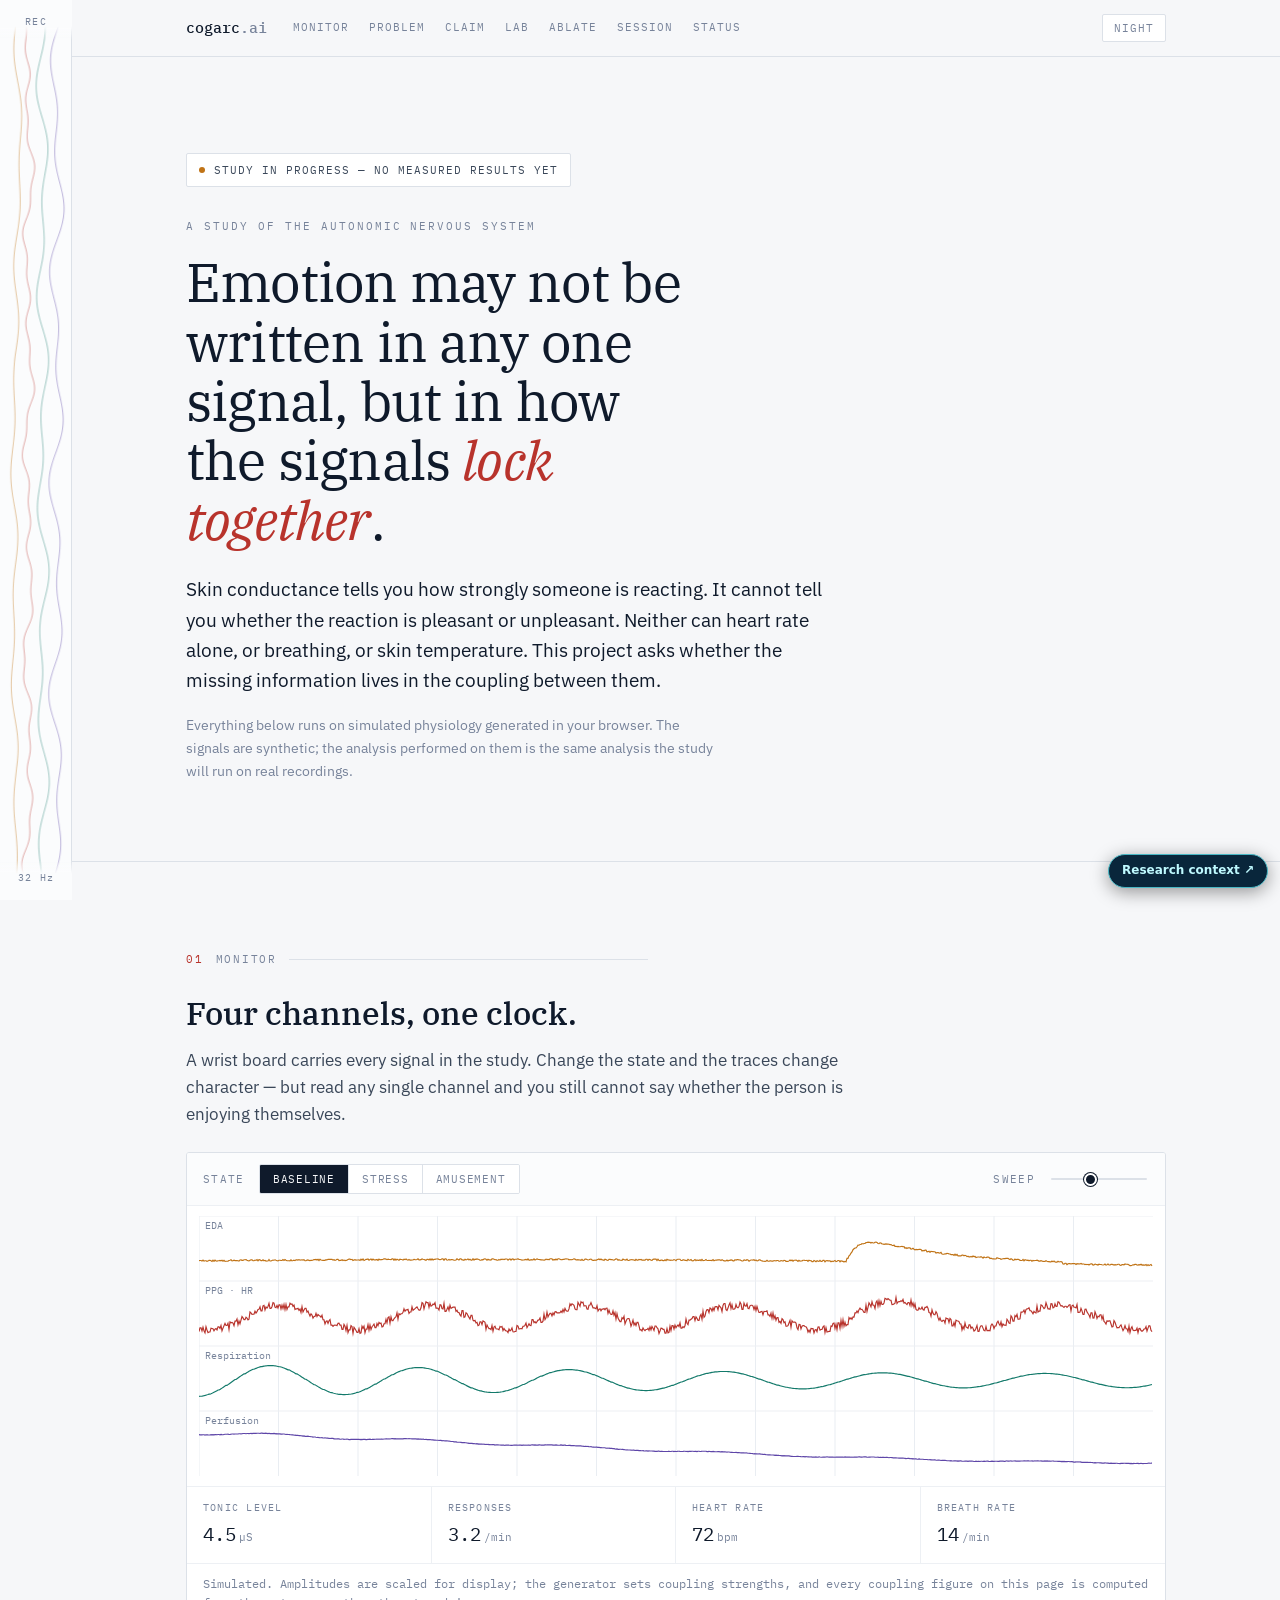
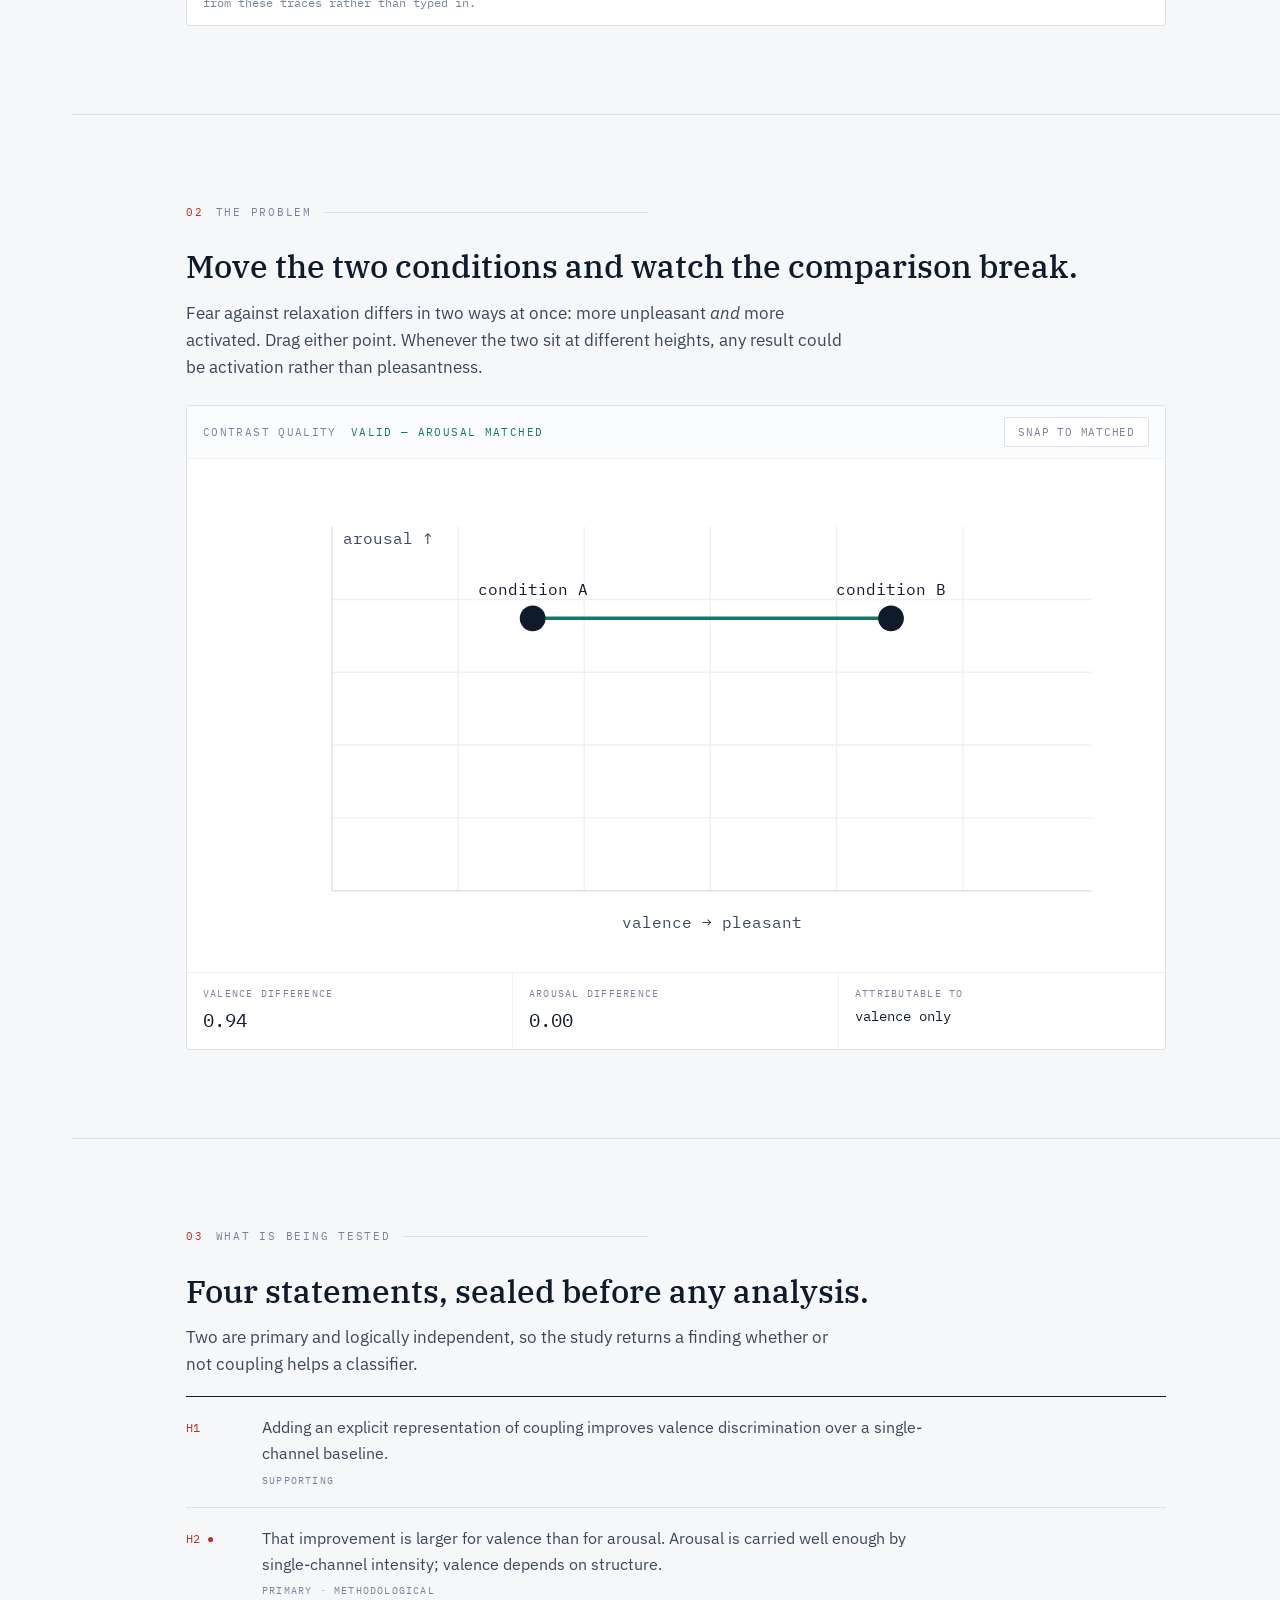
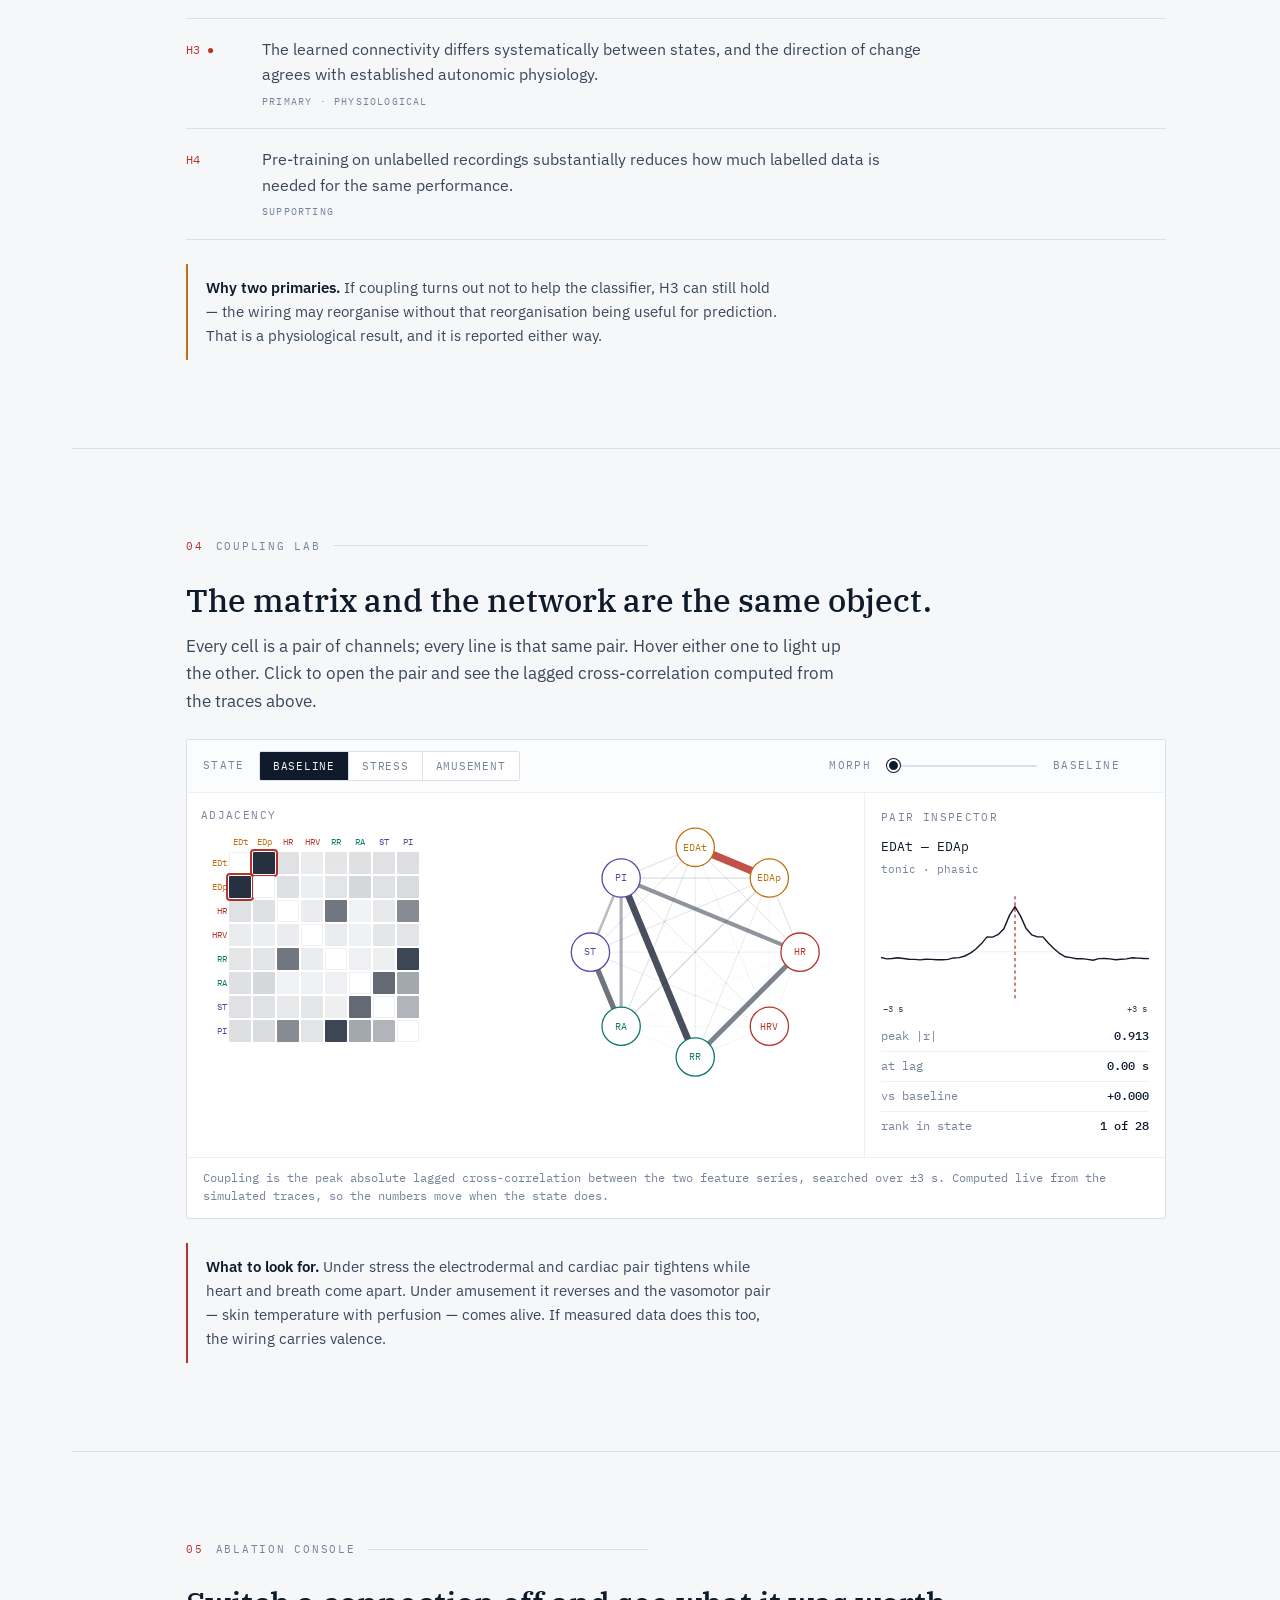
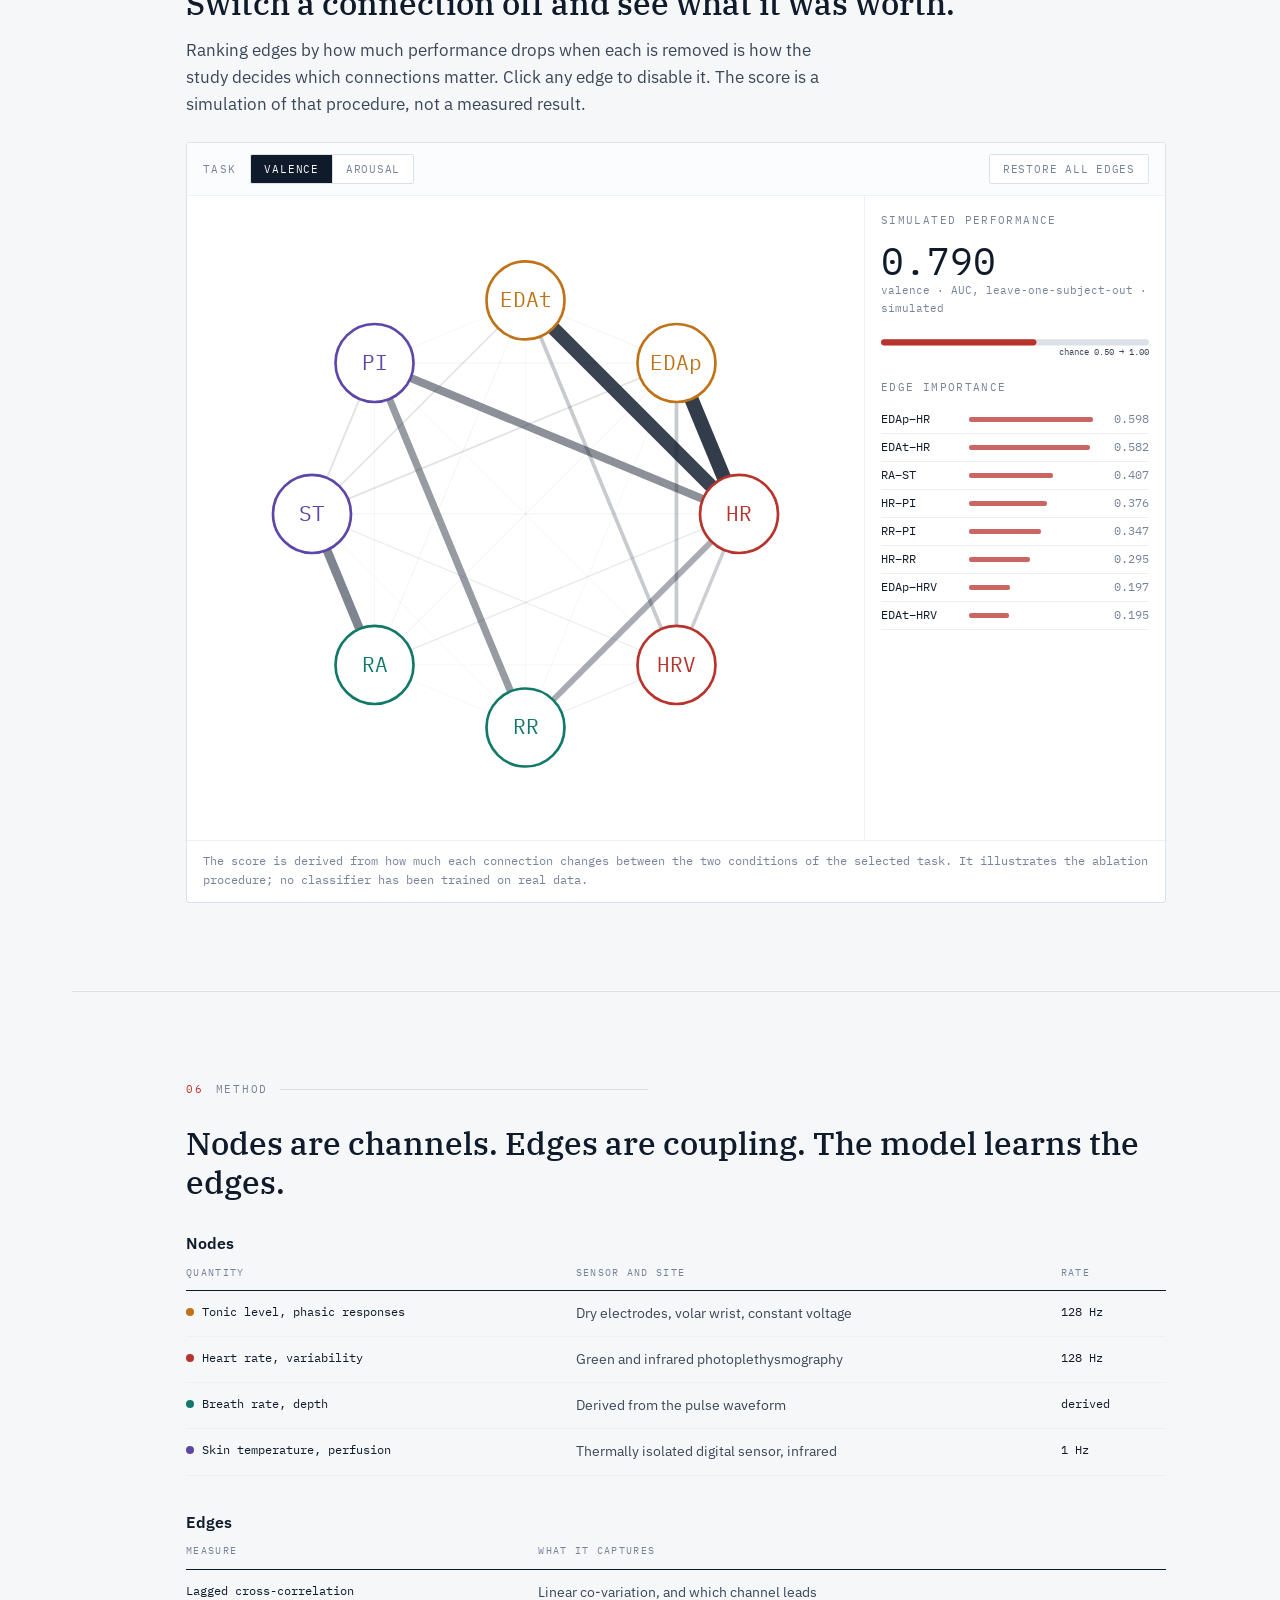
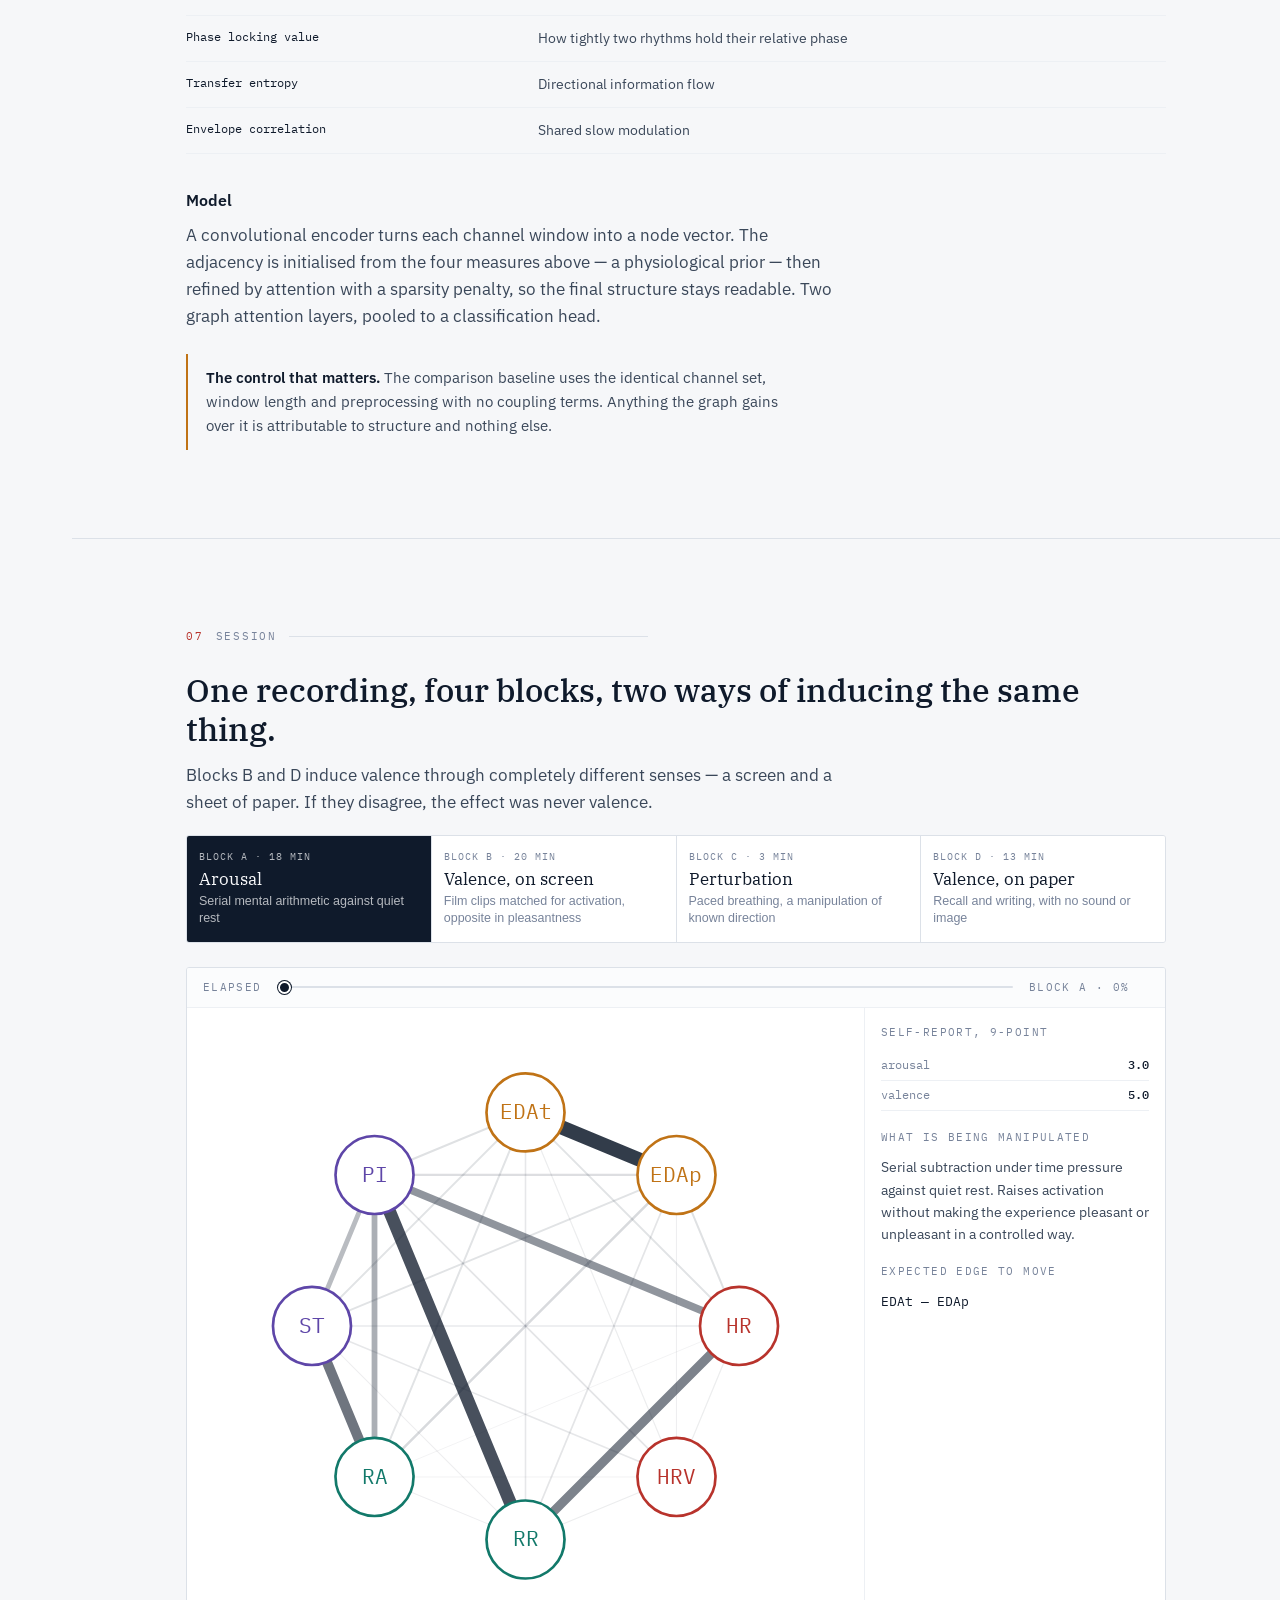
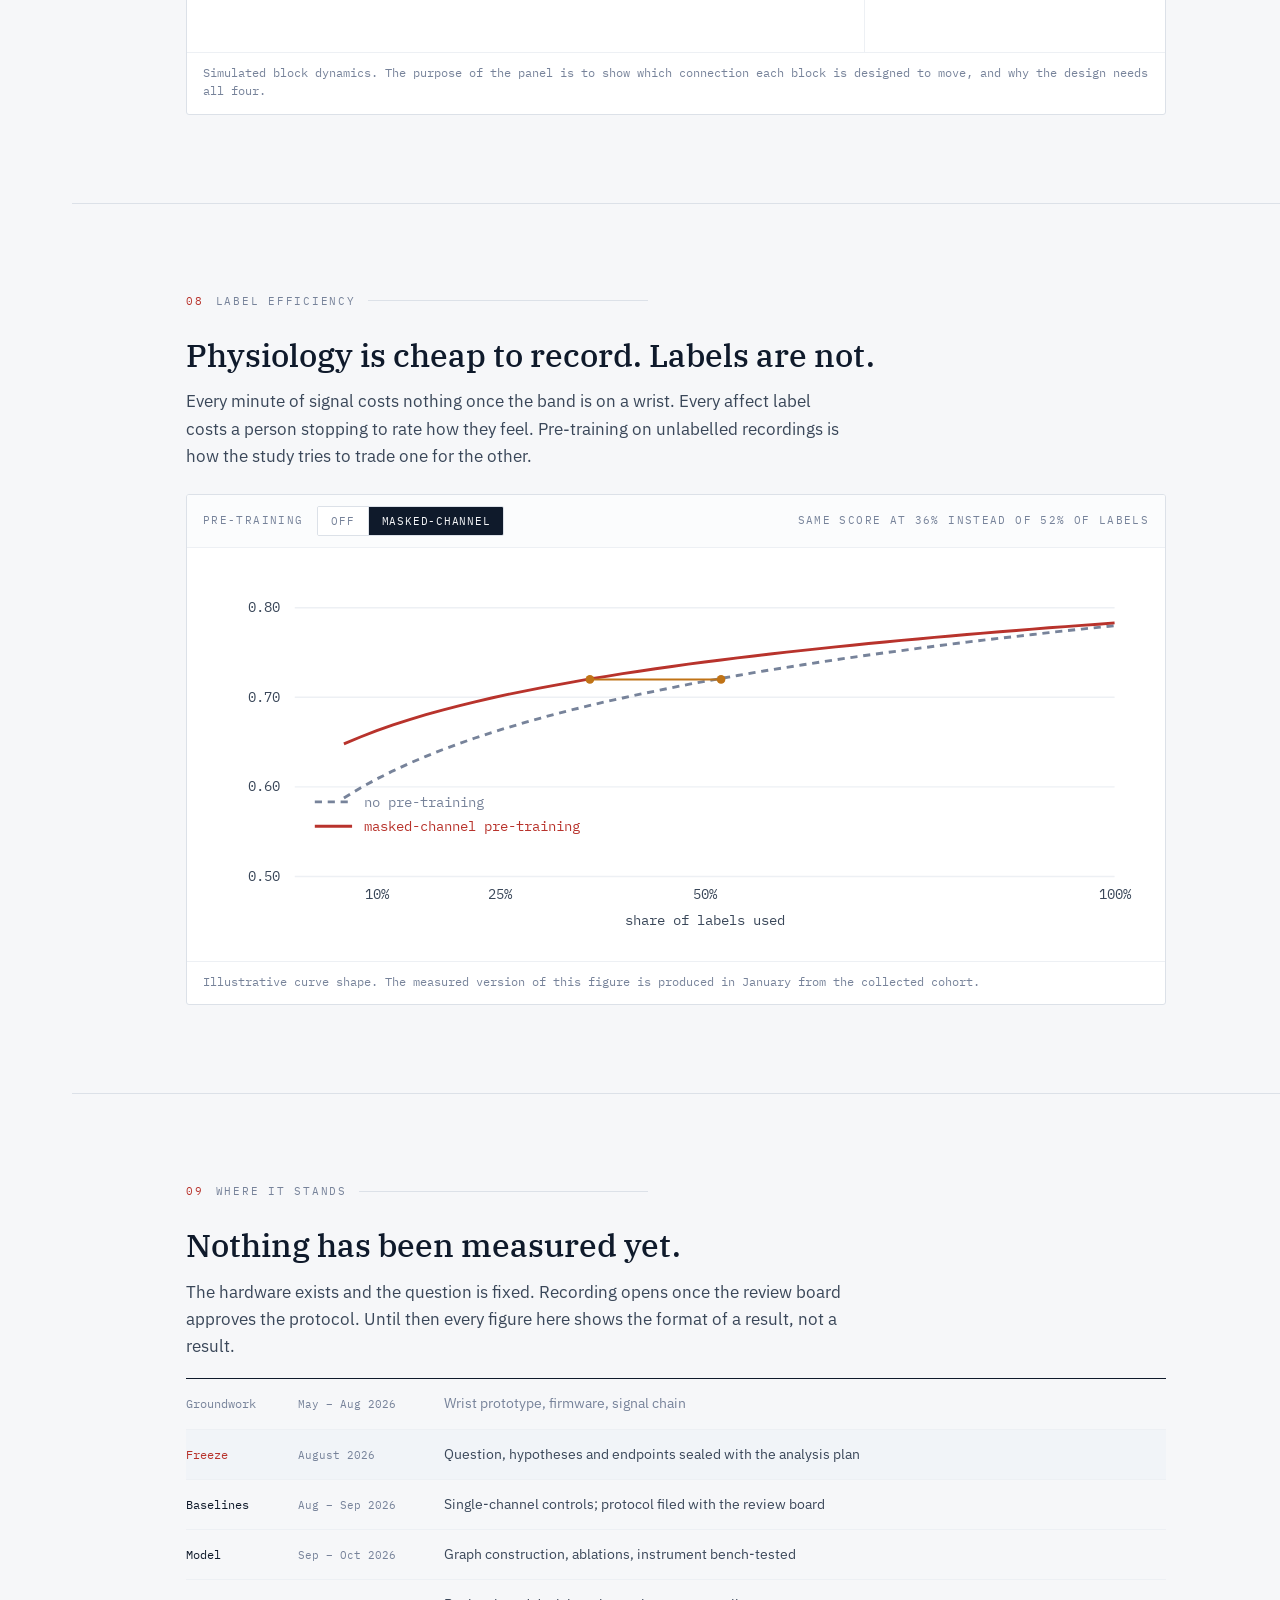
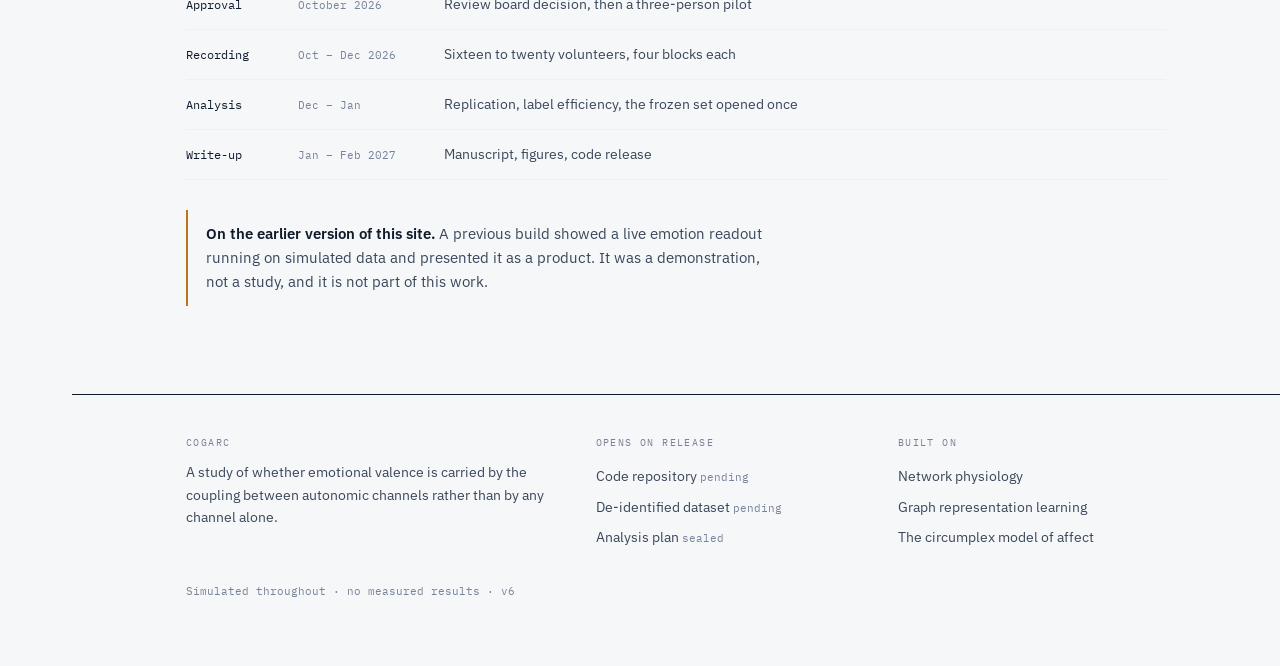
==== commit 7649a6ad: "updated" ====
--- a/cogarc/prototype/cogarc-V7.html
+++ b/cogarc/prototype/cogarc-V7.html
@@ -213,6 +213,12 @@
 }
 @media (prefers-reduced-motion:reduce){*{animation:none!important;transition-duration:.01ms!important}html{scroll-behavior:auto}}
 </style>
+<meta name="description" content="CogArc research prototype with simulated physiological signals and interactive coupling visualizations.">
+<style id="accessibility-enhancements">
+:focus-visible{outline:3px solid #24bfd3!important;outline-offset:3px!important}
+@media(prefers-reduced-motion:reduce){html{scroll-behavior:auto!important}*,*::before,*::after{animation-duration:.01ms!important;animation-iteration-count:1!important;transition-duration:.01ms!important}}
+</style>
+<style id="research-context-link">.research-context-link{position:fixed;right:12px;bottom:12px;z-index:99999;display:inline-flex;align-items:center;gap:6px;padding:8px 13px;border-radius:99px;background:#09263b;color:#bffaff!important;border:1px solid #49b7c4;text-decoration:none;font:600 12px/1.3 system-ui,sans-serif;box-shadow:0 4px 18px #0006}.research-context-link:hover{background:#14445c}.research-context-link:focus-visible{outline:3px solid #ffce81;outline-offset:3px}@media(max-width:520px){.research-context-link{font-size:11px;padding:7px 10px}}@media print{.research-context-link{display:none}}</style>
 </head>
 <body>
 
@@ -1022,5 +1028,6 @@
 syncTheme();
 })();
 </script>
+<a class="research-context-link" href="../README.md" aria-label="Read project documentation">Research context ↗</a>
 </body>
 </html>
